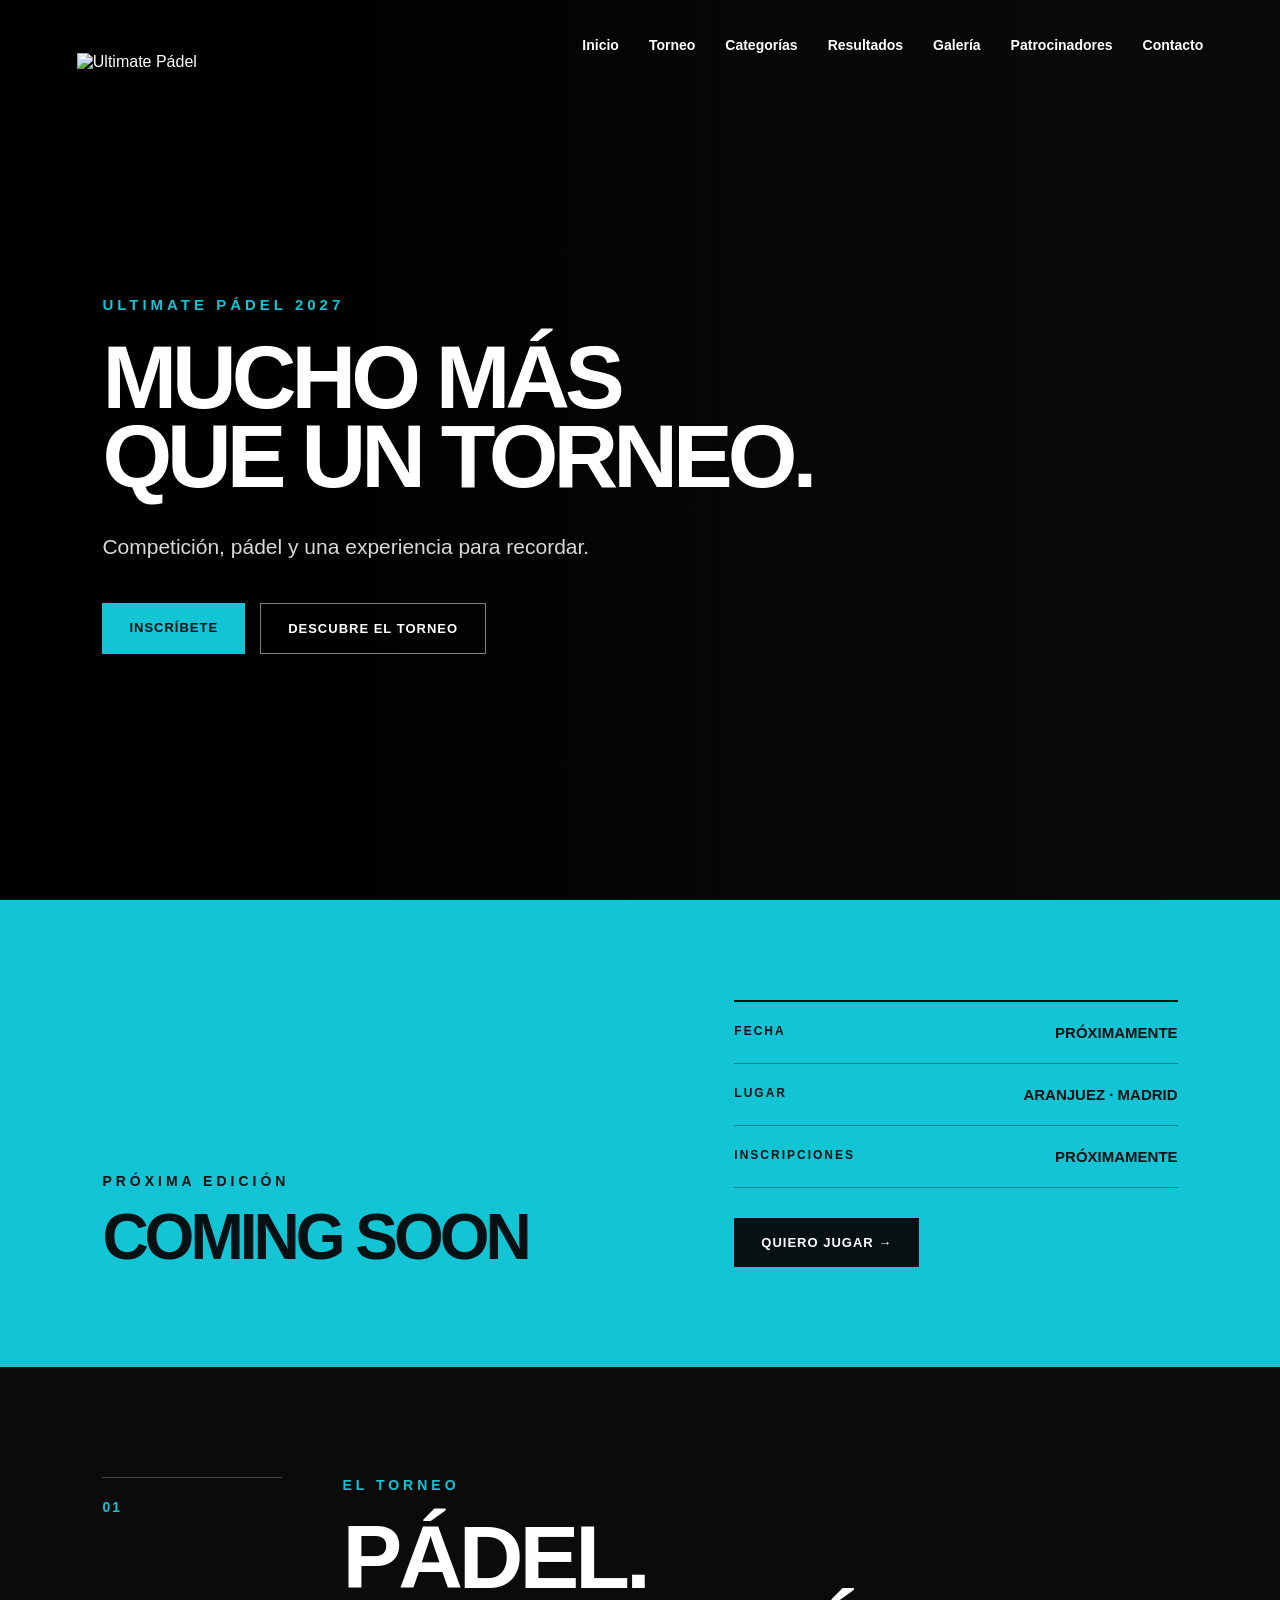
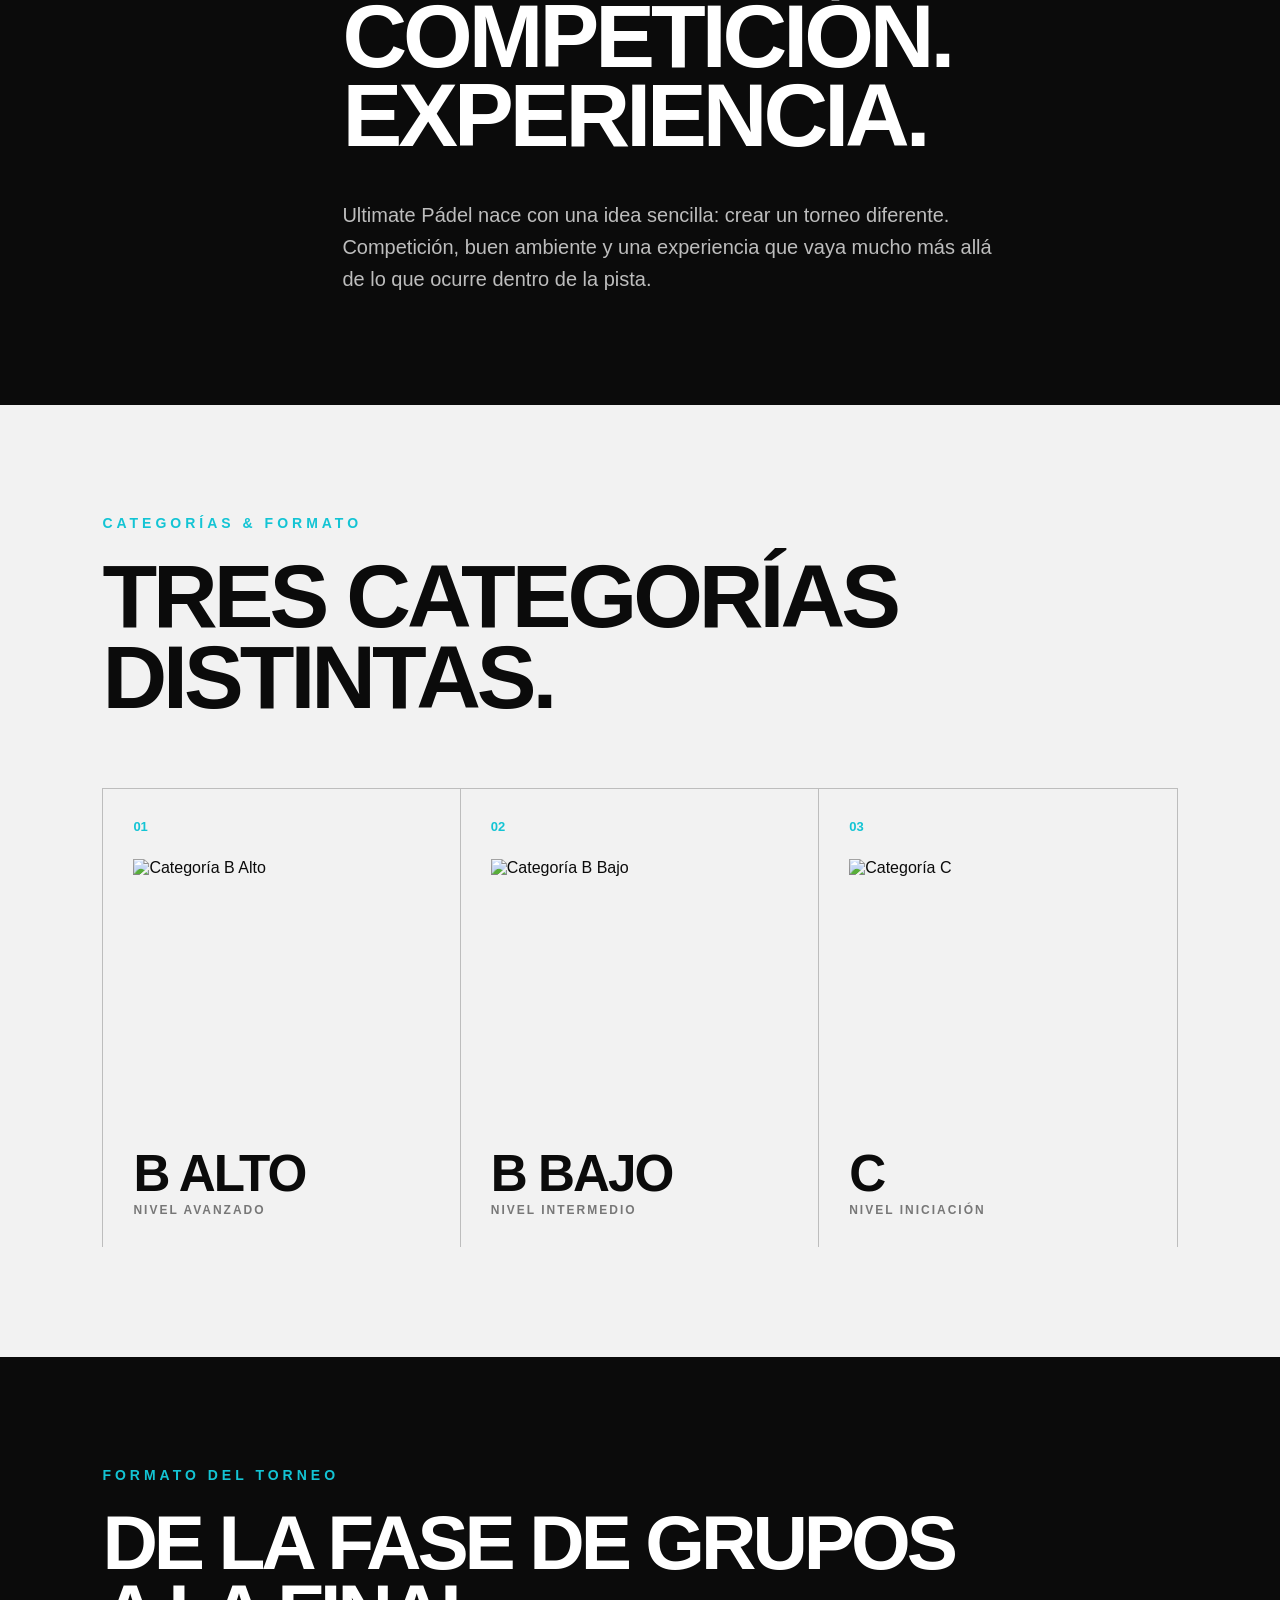
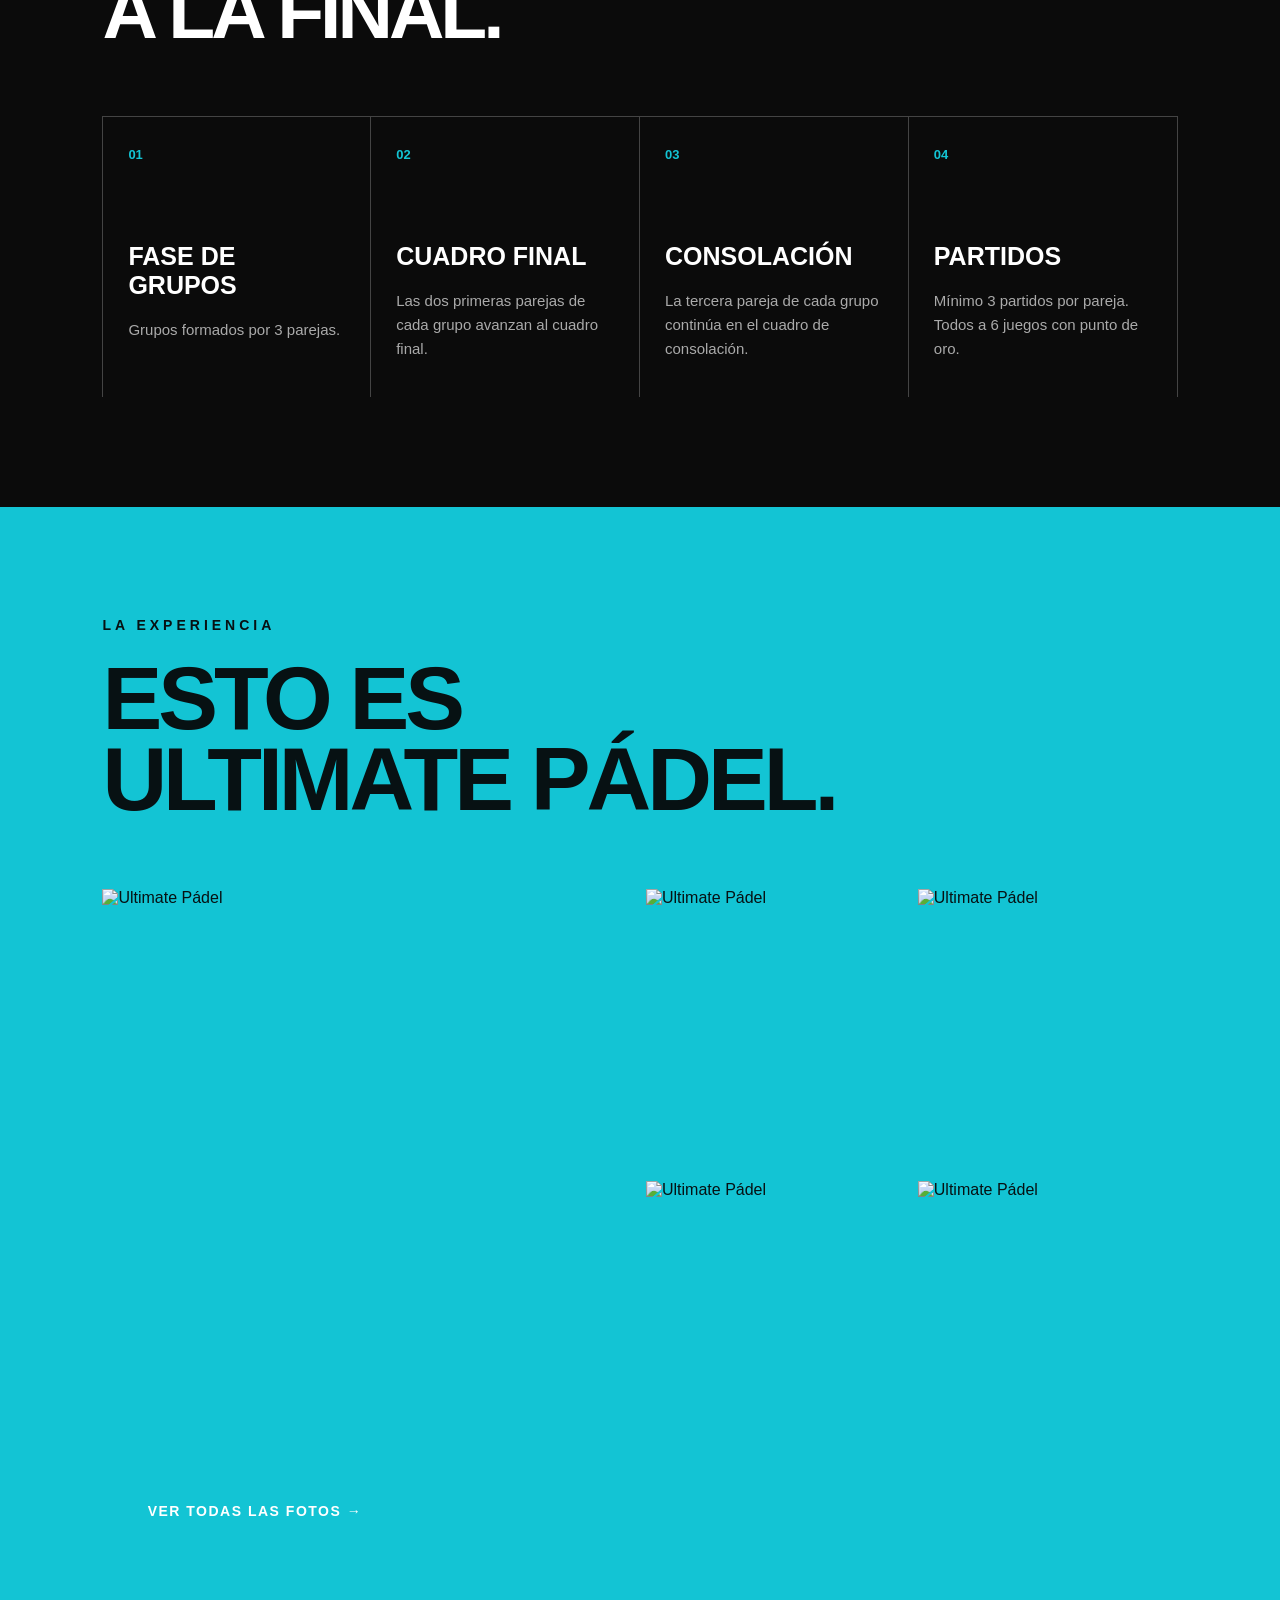
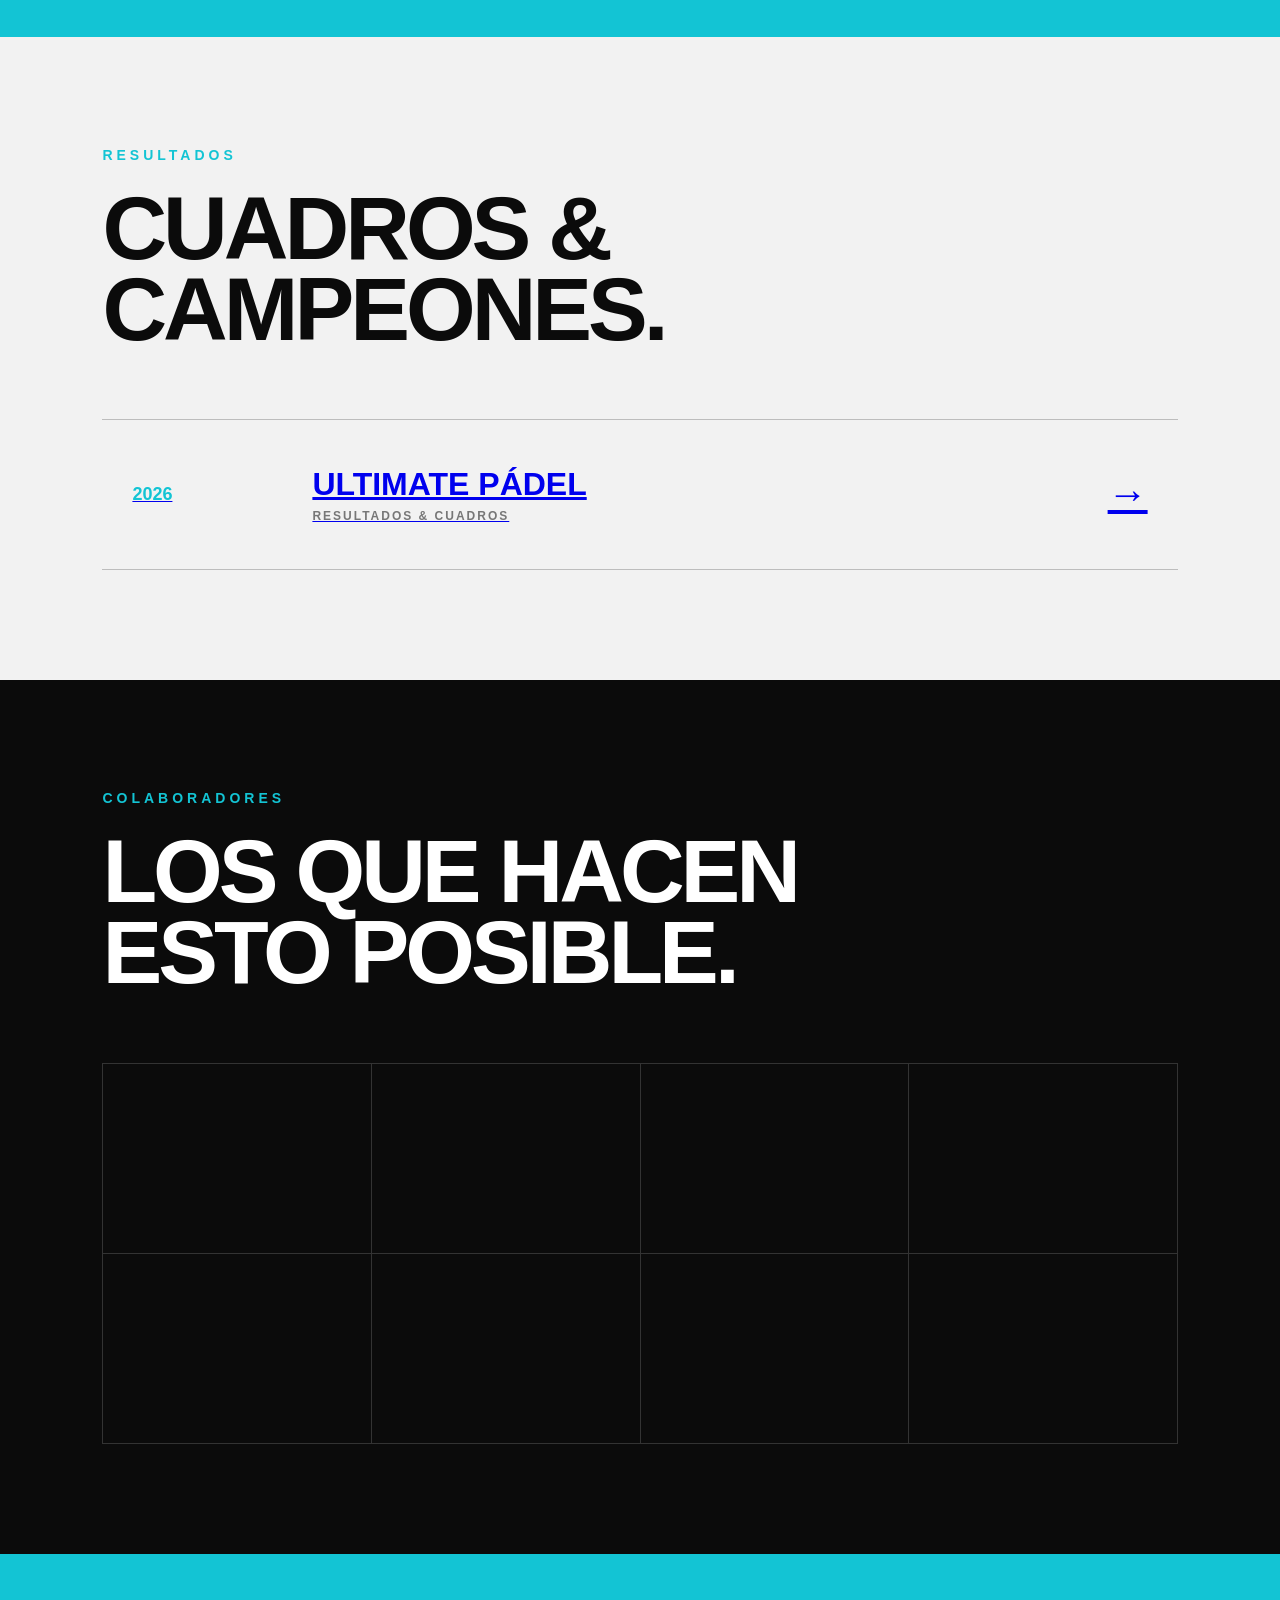
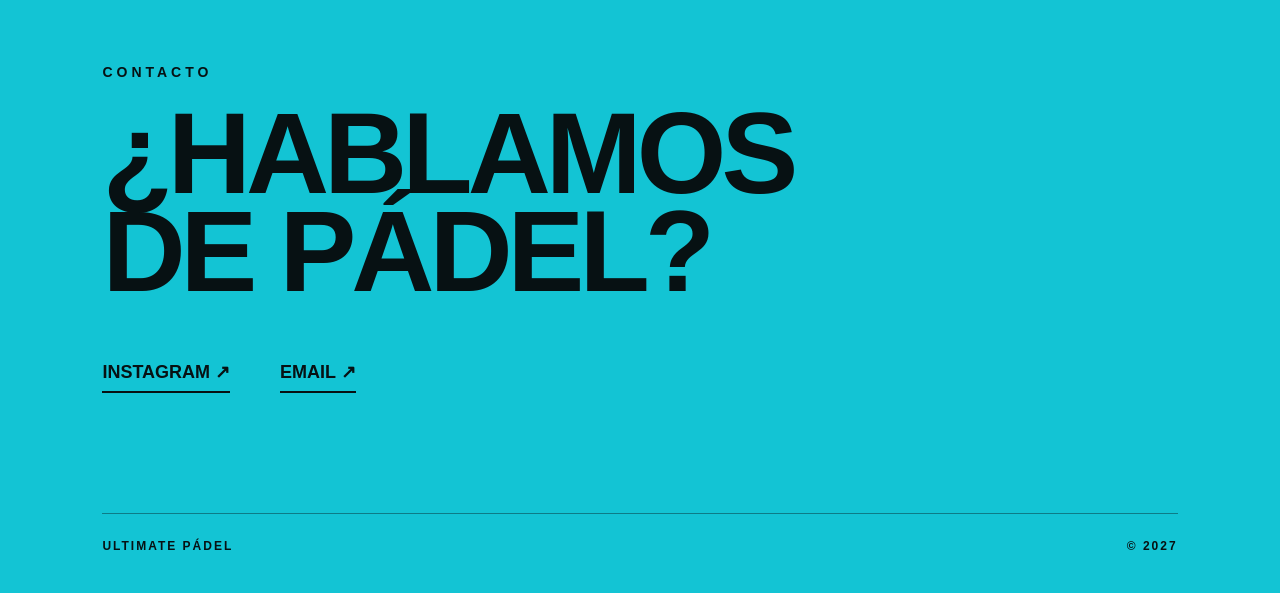
==== index.html @ c3786637 "Add files via upload" ====
<!DOCTYPE html>
<html lang="es">
<head>
	<meta charset="UTF-8">
	<meta name="viewport" content="width=device-width, initial-scale=1.0">
	<title>Ultimate Pádel</title>
    <link rel="stylesheet" href="style.css">
</head>


	<body>

    <header class="navbar">
        <div class="brand">
    <img src="images/logo.png" alt="Ultimate Pádel">
</div>

        <nav>
            <a href="#inicio">Inicio</a>
<a href="#torneo">Torneo</a>
<a href="#categorias">Categorías</a>
<a href="#resultados">Resultados</a>
<a href="#galeria">Galería</a>
<a href="#patrocinadores">Patrocinadores</a>
<a href="#contacto">Contacto</a>
        </nav>
    </header>

    <main class="hero">

        <div class="hero-content">
            <p class="edition">ULTIMATE PÁDEL 2027</p>

            <h1>MUCHO MÁS<br>QUE UN TORNEO.</h1>

            <p class="subtitle">
                Competición, pádel y una experiencia para recordar.
            </p>

            <div class="hero-buttons">
                <a href="#" class="button primary">INSCRÍBETE</a>
                <a href="#torneo" class="button secondary">DESCUBRE EL TORNEO</a>
            </div>
        </div>

    </main>
<section class="next-tournament">

    <div class="tournament-heading">
        <p class="section-label">PRÓXIMA EDICIÓN</p>
        <h2>COMING SOON<br></h2>
    </div>

    <div class="tournament-info">

        <div class="info-item">
            <span>FECHA</span>
            <strong>PRÓXIMAMENTE</strong>
        </div>

        <div class="info-item">
            <span>LUGAR</span>
            <strong>ARANJUEZ · MADRID</strong>
        </div>

        <div class="info-item">
            <span>INSCRIPCIONES</span>
            <strong>PRÓXIMAMENTE</strong>
        </div>

        <a href="#" class="button tournament-button">
            QUIERO JUGAR →
        </a>

    </div>

</section>
<section class="about" id="torneo">

    <div class="about-number">
        <span>01</span>
    </div>

    <div class="about-content">
        <p class="about-label">EL TORNEO</p>

        <h2>
            PÁDEL.<br>
            COMPETICIÓN.<br>
            EXPERIENCIA.
        </h2>

        <p class="about-text">
            Ultimate Pádel nace con una idea sencilla: crear un torneo
            diferente. Competición, buen ambiente y una experiencia que
            vaya mucho más allá de lo que ocurre dentro de la pista.
        </p>
    </div>

</section>
</body>
<section class="categories" id="categorias">

    <div class="categories-header">
        <p class="section-label">CATEGORÍAS & FORMATO</p>
        <h2>TRES CATEGORÍAS<br>DISTINTAS.</h2>
    </div>

  <div class="category-grid">

    <div class="category-card">
        <span>01</span>
        <div class="category-image">
            <img src="images/b-alto.jpg" alt="Categoría B Alto">
        </div>
        <h3>B ALTO</h3>
        <p>NIVEL AVANZADO</p>
    </div>

    <div class="category-card">
        <span>02</span>
        <div class="category-image">
            <img src="images/b-bajo.jpg" alt="Categoría B Bajo">
        </div>
        <h3>B BAJO</h3>
        <p>NIVEL INTERMEDIO</p>
    </div>

    <div class="category-card">
        <span>03</span>
        <div class="category-image">
            <img src="images/c.jpg" alt="Categoría C">
        </div>
        <h3>C</h3>
        <p>NIVEL INICIACIÓN</p>
    </div>

</div>

</div>
</section>
<section class="format" id="formato">

    <div class="format-header">
        <p class="section-label">FORMATO DEL TORNEO</p>
        <h2>DE LA FASE DE GRUPOS<br>A LA FINAL.</h2>
    </div>

    <div class="format-steps">

        <div class="format-step">
            <span>01</span>
            <h3>FASE DE GRUPOS</h3>
            <p>Grupos formados por 3 parejas.</p>
        </div>

        <div class="format-step">
            <span>02</span>
            <h3>CUADRO FINAL</h3>
            <p>Las dos primeras parejas de cada grupo avanzan al cuadro final.</p>
        </div>

        <div class="format-step">
            <span>03</span>
            <h3>CONSOLACIÓN</h3>
            <p>La tercera pareja de cada grupo continúa en el cuadro de consolación.</p>
        </div>

        <div class="format-step">
            <span>04</span>
            <h3>PARTIDOS</h3>
            <p>Mínimo 3 partidos por pareja. Todos a 6 juegos con punto de oro.</p>
        </div>

    </div>

</section>
<section class="gallery" id="galeria">

    <div class="gallery-header">
        <p class="section-label">LA EXPERIENCIA</p>
        <h2>ESTO ES<br>ULTIMATE PÁDEL.</h2>
    </div>
<div class="gallery-grid">

    <div class="gallery-photo gallery-photo-main">
        <img src="images/galeria-1.jpg" alt="Ultimate Pádel">
    </div>

    <div class="gallery-photo">
        <img src="images/galeria-2.jpg" alt="Ultimate Pádel">
    </div>

    <div class="gallery-photo">
        <img src="images/galeria-3.jpg" alt="Ultimate Pádel">
    </div>

    <div class="gallery-photo">
        <img src="images/galeria-4.jpg" alt="Ultimate Pádel">
    </div>

    <div class="gallery-photo">
        <img src="images/galeria-5.jpg" alt="Ultimate Pádel">
    </div>
<div class="gallery-more">
    <a href="galeria.html">VER TODAS LAS FOTOS →</a>
</div>
</div>
</section>
<section class="results" id="resultados">

    <div class="results-header">
        <p class="section-label">RESULTADOS</p>
        <h2>CUADROS &<br>CAMPEONES.</h2>
    </div>
<div class="edition-list">

    <a href="resultados-2026.html" class="edition-card">
        <span class="edition-year">2026</span>

        <div class="edition-name">
            <h3>ULTIMATE PÁDEL</h3>
            <p>RESULTADOS & CUADROS</p>
        </div>

        <div class="edition-arrow">
            →
        </div>
    </a>

</div>
</section>
<section class="sponsors" id="patrocinadores">

    <div class="sponsors-header">
        <p class="section-label">COLABORADORES</p>
        <h2>LOS QUE HACEN<br>ESTO POSIBLE.</h2>
    </div>
<div class="sponsors-grid">

  <div class="sponsor-logo sponsor-alsacor">
    <a href="alsacor.html">
        <img src="images/ALSACOR.png" alt="Alsacor">
    </a>
    </div>

    <div class="sponsor-logo sponsor-fysol">
    <a href="fysol.html">
        <img src="images/FYSOL.png" alt="Fysol">
    </a>
    </div>

    <div class="sponsor-logo sponsor-marqueta">
    <a href="marqueta.html">
        <img src="images/MARQUETA.png" alt="Neumáticos Marqueta">
    </a>
</div>

    <div class="sponsor-logo sponsor-studio360">
    <a href="studio360.html">
        <img src="images/STUDIO360.png" alt="Studio 360">
    </a>
</div>
<div class="sponsor-logo sponsor-bdp">
    <a href="bdp.html">
        <img src="images/BDP.png" alt="BDP Burger">
    </a>
</div>

<div class="sponsor-logo sponsor-autosae">
    <a href="autosae.html">
        <img src="images/AUTOSAE.png" alt="Autosae">
    </a>
</div>

<div class="sponsor-logo">
    <a href="eleclerc.html">
        <img src="images/ELECLERC.png" alt="E.Leclerc Aranjuez">
    </a>
</div>

<div class="sponsor-logo">
    <a href="base.html">
        <img src="images/BASE.png" alt="BASE">
    </a>
</div>
</div>
</section>
<section class="contact" id="contacto">

    <div class="contact-content">

        <p class="section-label">CONTACTO</p>

        <h2>
            ¿HABLAMOS<br>
            DE PÁDEL?
        </h2>

        <div class="contact-links">
            <a href="https://www.instagram.com/ultimatepadel_aranjuez/" target="_blank">INSTAGRAM ↗</a>
            <a href="mailto:ultimate.padel1@gmail.com">EMAIL ↗</a>
        </div>

    </div>

    <div class="contact-footer">
        <span>ULTIMATE PÁDEL</span>
        <span>© 2027</span>
    </div>

</section>
</body>
</html>
---- style.css ----
* {
	margin: 0;
	padding: 0;
	box-sizing: border-box;
}

html {
	scroll-behavior: smooth;
}

body {
	font-family: Arial, Helvetica, sans-serif;
	background: #0b0b0b;
	color: white;
}

/* MENÚ */

.navbar {
	position: absolute;
	top: 0;
	left: 0;
	width: 100%;
	height: 90px;

	display: flex;
	align-items: center;
	justify-content: space-between;

	padding: 0 6%;

	z-index: 10;
}

.brand img {
    width: 260px;
    height: auto;
    display: block;
    transform: translateY(17px);
}

nav {
	display: flex;
	align-items: center;
	gap: 30px;
}

nav a {
	color: white;
	text-decoration: none;
	font-size: 14px;
	font-weight: 600;
	transition: 0.25s;
}

nav a:hover {
	color: #13c4d4;
}

/* PORTADA */

.hero {
	min-height: 100vh;

	display: flex;
	align-items: center;

	padding: 120px 8% 70px;

background:
    linear-gradient(
        90deg,
        rgba(0,0,0,0.96) 0%,
        rgba(0,0,0,0.85) 35%,
        rgba(0,0,0,0.35) 65%,
        rgba(0,0,0,0.10) 100%
    ),
    url("images/UP-027.jpg");

background-size: cover;
background-position: center 15%;
background-repeat: no-repeat;

}

.hero-content {
	max-width: 850px;
}

.edition {
	color: #13c4d4;
	font-size: 15px;
	font-weight: 800;
	letter-spacing: 4px;

	margin-bottom: 25px;
}

.hero h1 {
	font-size: clamp(60px, 7vw, 105px);
	line-height: 0.88;

	font-weight: 900;
	letter-spacing: -5px;

	margin-bottom: 35px;
}

.subtitle {
	font-size: 21px;
	line-height: 1.5;

	color: #d9d9d9;

	max-width: 570px;

	margin-bottom: 40px;
}

/* BOTONES */

.hero-buttons {
	display: flex;
	gap: 15px;
}

.button {
	display: inline-block;

	padding: 17px 27px;

	text-decoration: none;
	font-size: 13px;
	font-weight: 800;
	letter-spacing: 1px;

	transition: 0.25s;
}

.primary {
	background: #13c4d4;
	color: #071113;
}

.primary:hover {
	background: white;
}

.secondary {
	border: 1px solid rgba(255,255,255,0.5);
	color: white;
}

.secondary:hover {
	background: white;
	color: black;
}
/* PRÓXIMO TORNEO */

.next-tournament {
    background: #13c4d4;
    color: #071113;

    padding: 100px 8%;

    display: grid;
    grid-template-columns: 1.2fr 1fr;
    gap: 100px;
    align-items: end;
}

.section-label {
    font-size: 14px;
    font-weight: 800;
    letter-spacing: 4px;
    margin-bottom: 20px;
}

.tournament-heading h2 {
    font-size: clamp(50px, 5vw, 80px);
    line-height: 0.9;
    letter-spacing: -4px;
    font-weight: 900;
}

.tournament-info {
    border-top: 2px solid #071113;
}

.info-item {
    padding: 22px 0;
    border-bottom: 1px solid rgba(7, 17, 19, 0.35);

    display: flex;
    justify-content: space-between;
    gap: 30px;
}

.info-item span {
    font-size: 12px;
    font-weight: 800;
    letter-spacing: 2px;
}

.info-item strong {
    font-size: 15px;
    text-align: right;
}

.tournament-button {
    margin-top: 30px;
    background: #071113;
    color: white;
}

.tournament-button:hover {
    background: white;
    color: #071113;
}
/* EL TORNEO */

.about {
    background: #0b0b0b;
    color: white;

    padding: 110px 8%;

    display: grid;
    grid-template-columns: 180px 1fr;
    gap: 60px;
}

.about-number {
    border-top: 1px solid #444;
    padding-top: 20px;
}

.about-number span {
    color: #13c4d4;
    font-size: 14px;
    font-weight: 800;
    letter-spacing: 2px;
}

.about-content {
    max-width: 1050px;
}

.about-label {
    color: #13c4d4;
    font-size: 14px;
    font-weight: 800;
    letter-spacing: 4px;
    margin-bottom: 25px;
}

.about-content h2 {
    font-size: clamp(55px, 7vw, 105px);
    line-height: 0.88;
    letter-spacing: -4px;
    font-weight: 900;
    margin-bottom: 45px;
}

.about-text {
    max-width: 650px;
    font-size: 20px;
    line-height: 1.6;
    color: #bdbdbd;
}
/* CATEGORÍAS */

.categories {
    background: #f2f2f2;
    color: #0b0b0b;
    padding: 110px 8%;
}

.categories-header {
    max-width: 1100px;
}

.categories .section-label {
    color: #13c4d4;
    margin-bottom: 25px;
}

.categories-header h2 {
    font-size: clamp(55px, 7vw, 105px);
    line-height: 0.9;
    letter-spacing: -4px;
    font-weight: 900;
}
.category-grid {
    display: grid;
    grid-template-columns: repeat(3, 1fr);
    margin-top: 70px;
    border-top: 1px solid #bdbdbd;
}

.category-card {
    min-height: 280px;
    padding: 30px;

    display: flex;
    flex-direction: column;
    justify-content: space-between;

    border-right: 1px solid #bdbdbd;

    transition: 0.3s ease;
}

.category-card:first-child {
    border-left: 1px solid #bdbdbd;
}

.category-card > span {
    font-size: 13px;
    font-weight: 800;
    color: #13c4d4;
}

.category-card h3 {
    font-size: clamp(38px, 4vw, 65px);
    font-weight: 900;
    letter-spacing: -2px;
}

.category-card p {
    font-size: 12px;
    font-weight: 800;
    letter-spacing: 2px;
    color: #777;
}

.category-card:hover {
    background: #13c4d4;
    color: #071113;
    transform: translateY(-8px);
}

.category-card:hover > span,
.category-card:hover p {
    color: #071113;
}
.category-image {
    width: 100%;
    height: 260px;
    overflow: hidden;
    margin: 25px 0;
}

.category-image img {
    width: 100%;
    height: 100%;
    object-fit: cover;
    display: block;
    transition: transform 0.4s ease;
}

.category-card:hover .category-image img {
    transform: scale(1.05);
}
/* FORMATO DEL TORNEO */

.format {
    background: #0b0b0b;
    color: white;
    padding: 110px 8%;
}

.format-header {
    margin-bottom: 70px;
}

.format .section-label {
    color: #13c4d4;
    margin-bottom: 25px;
}

.format-header h2 {
    font-size: clamp(55px, 6vw, 95px);
    line-height: 0.9;
    letter-spacing: -4px;
    font-weight: 900;
}

.format-steps {
    display: grid;
    grid-template-columns: repeat(4, 1fr);
    border-top: 1px solid #444;
}

.format-step {
    min-height: 280px;
    padding: 30px 25px;
    border-right: 1px solid #444;
}

.format-step:first-child {
    border-left: 1px solid #444;
}

.format-step > span {
    display: block;
    color: #13c4d4;
    font-size: 13px;
    font-weight: 800;
    margin-bottom: 80px;
}

.format-step h3 {
    font-size: 25px;
    font-weight: 900;
    margin-bottom: 18px;
}

.format-step p {
    color: #aaa;
    font-size: 15px;
    line-height: 1.6;
    max-width: 250px;
}

.format-step {
    transition: 0.3s ease;
}

.format-step:hover {
    background: #13c4d4;
    color: #071113;
}

.format-step:hover > span,
.format-step:hover p {
    color: #071113;
}
/* GALERÍA */

.gallery {
    background: #13c4d4;
    color: #071113;
    padding: 110px 8%;
}

.gallery-header {
    max-width: 1100px;
    margin-bottom: 70px;
}

.gallery .section-label {
    color: #071113;
    margin-bottom: 25px;
}

.gallery-header h2 {
    font-size: clamp(55px, 7vw, 105px);
    line-height: 0.9;
    letter-spacing: -4px;
    font-weight: 900;
}
.gallery-grid {
    display: grid;
    grid-template-columns: repeat(4, 1fr);
    grid-template-rows: 280px 280px;
    gap: 12px;
}

.gallery-photo {
    overflow: hidden;
}

.gallery-photo-main {
    grid-column: span 2;
    grid-row: span 2;
}

.gallery-photo img {
    width: 100%;
    height: 100%;
    object-fit: cover;
    display: block;
    transition: transform 0.5s ease;
}

.gallery-photo:hover img {
    transform: scale(1.04);
}
.gallery-photo:nth-child(1) img {
    object-position: 60% 20%;
}
.gallery-more {
    display: flex;
    justify-content: flex-end;
    margin-top: 30px;
}

.gallery-more a {
    color: white;
    text-decoration: none;
    font-size: 14px;
    font-weight: 800;
    letter-spacing: 1.5px;
    border-bottom: 2px solid #13c4d4;
    padding-bottom: 6px;
    transition: 0.3s ease;
}

.gallery-more a:hover {
    color: #13c4d4;
}
/* RESULTADOS */

.results {
    background: #f2f2f2;
    color: #0b0b0b;
    padding: 110px 8%;
}

.results-header {
    max-width: 1100px;
}

.results .section-label {
    color: #13c4d4;
    margin-bottom: 25px;
}

.results-header h2 {
    font-size: clamp(55px, 7vw, 105px);
    line-height: 0.9;
    letter-spacing: -4px;
    font-weight: 900;
}
.edition-list {
    margin-top: 70px;
    border-top: 1px solid #bdbdbd;
}

.edition-card {
    min-height: 150px;
    padding: 30px;

    display: grid;
    grid-template-columns: 180px 1fr 80px;
    align-items: center;

    border-bottom: 1px solid #bdbdbd;
    transition: 0.3s ease;
    cursor: pointer;
}

.edition-year {
    color: #13c4d4;
    font-size: 18px;
    font-weight: 900;
}

.edition-name h3 {
    font-size: 32px;
    font-weight: 900;
    margin-bottom: 6px;
}

.edition-name p {
    font-size: 12px;
    font-weight: 800;
    letter-spacing: 2px;
    color: #777;
}

.edition-arrow {
    font-size: 40px;
    text-align: right;
    transition: 0.3s ease;
}

.edition-card:hover {
    background: #13c4d4;
}

.edition-card:hover .edition-year,
.edition-card:hover .edition-name p {
    color: #071113;
}

.edition-card:hover .edition-arrow {
    transform: translateX(8px);
}
/* PATROCINADORES */

.sponsors {
    background: #0b0b0b;
    color: white;
    padding: 110px 8%;
}

.sponsors-header {
    max-width: 1100px;
}

.sponsors .section-label {
    color: #13c4d4;
    margin-bottom: 25px;
}

.sponsors-header h2 {
    font-size: clamp(55px, 7vw, 105px);
    line-height: 0.9;
    letter-spacing: -4px;
    font-weight: 900;
}
/* CONTACTO */

.contact {
    background: #13c4d4;
    color: #071113;
    padding: 110px 8% 40px;
}

.contact-content {
    margin-bottom: 120px;
}

.contact .section-label {
    color: #071113;
    margin-bottom: 25px;
}

.contact-content h2 {
    font-size: clamp(65px, 9vw, 135px);
    line-height: 0.85;
    letter-spacing: -5px;
    font-weight: 900;
    margin-bottom: 60px;
}

.contact-links {
    display: flex;
    gap: 50px;
}

.contact-links a {
    color: #071113;
    text-decoration: none;
    font-size: 18px;
    font-weight: 900;
    padding-bottom: 8px;
    border-bottom: 2px solid #071113;
    transition: 0.3s ease;
}

.contact-links a:hover {
    color: white;
    border-color: white;
}

.contact-footer {
    padding-top: 25px;
    border-top: 1px solid rgba(7, 17, 19, 0.4);

    display: flex;
    justify-content: space-between;

    font-size: 12px;
    font-weight: 800;
    letter-spacing: 2px;
}
.sponsors-grid {
    display: grid;
    grid-template-columns: repeat(4, 1fr);
    margin-top: 70px;
    border-top: 1px solid #333;
    border-left: 1px solid #333;
}

.sponsor-logo {
    height: 190px;
overflow: hidden;
    display: flex;
    align-items: center;
    justify-content: center;

    padding: 35px;

    border-right: 1px solid #333;
    border-bottom: 1px solid #333;

    transition: 0.3s ease;
	cursor: pointer;
}

.sponsor-logo img {
    width: 100%;
    height: 600px;
    object-fit: contain;
    display: block;
}
.sponsor-logo a {
    width: 100%;
    display: flex;
    justify-content: center;
    align-items: center;
}
.sponsor-alsacor img,
.sponsor-fysol img,
.sponsor-marqueta img,
.sponsor-studio360 img {
    transform: scale(1.3);
}
.sponsor-bdp img {
    width: 75%;
}

.sponsor-autosae img {
    width: 65%;
}

.sponsor-logo:hover {
    background: #161616;
    transform: translateY(-5px);
	cursor: pointer;
}
/* PÁGINA PATROCINADOR */
.sponsor-page {
    min-height: 100vh;
    background: #0b0b0b;
    color: white;
    padding: 60px 8% 100px;
}

.sponsor-back {
    color: #13c4d4;
    text-decoration: none;
    font-size: 12px;
    font-weight: 800;
    letter-spacing: 2px;
}

.sponsor-page-header {
    margin-top: 70px;
    border-top: 1px solid #333;
    padding-top: 35px;
    position: relative;
    min-height: 580px;
}

.sponsor-page-header .section-label {
    color: #13c4d4;
}

.sponsor-page-logo {
    position: absolute;
    top: 20px;
    right: 0;
    width: 320px;
    height: 120px;
    display: flex;
    align-items: center;
    justify-content: center;
}

.sponsor-page-logo img {
    width: 100%;
    height: 600px;
    object-fit: contain;
}
.sponsor-info {
    border-top: 1px solid #333;
    margin-top: 30px;
    padding-top: 50px;

    display: grid;
    grid-template-columns: 1fr 1fr;
    gap: 100px;
}

.sponsor-info-title span {
    color: #13c4d4;
    font-size: 12px;
    font-weight: 800;
    letter-spacing: 3px;
}

.sponsor-info-title h1 {
    font-size: clamp(65px, 8vw, 125px);
    line-height: 0.9;
    letter-spacing: -5px;
    font-weight: 900;
    margin-top: 20px;
}

.sponsor-info-text {
    padding-top: 35px;
    max-width: 550px;
}

.sponsor-info-text p {
    color: #bdbdbd;
    font-size: 19px;
    line-height: 1.7;
    margin-bottom: 40px;
}

.sponsor-website {
    color: white;
    text-decoration: none;
    font-size: 14px;
    font-weight: 900;
    letter-spacing: 2px;
    padding-bottom: 8px;
    border-bottom: 2px solid #13c4d4;
    transition: 0.3s ease;
}

.sponsor-website:hover {
    color: #13c4d4;
}
.sponsor-page-intro {
    margin-top: 25px;
    max-width: 760px;
}

.sponsor-page-intro h1 {
    font-size: 52px;
    line-height: 1;
    font-weight: 900;
    letter-spacing: -2px;
    margin-bottom: 25px;
}

.sponsor-page-intro p {
    font-size: 19px;
    line-height: 1.6;
    color: #bdbdbd;
    margin-bottom: 35px;
}
/* RESULTADOS 2026 */

.results-page {
    min-height: 100vh;
    background: #0b0b0b;
    color: white;
    padding: 60px 8% 100px;
}

.results-page-header {
    margin-top: 70px;
    padding-top: 35px;
    border-top: 1px solid #333;
}

.results-page-header .section-label {
    color: #13c4d4;
}

.results-page-header h1 {
    font-size: clamp(70px, 8vw, 125px);
    line-height: .88;
    letter-spacing: -5px;
    font-weight: 900;
    margin: 25px 0 30px;
}

.results-page-description {
    max-width: 600px;
    color: #bdbdbd;
    font-size: 19px;
    line-height: 1.6;
}

.results-categories {
    display: flex;
    gap: 12px;
    margin-top: 55px;
}

.result-category {
    background: transparent;
    color: white;
    border: 1px solid #444;
    padding: 14px 28px;
    font-weight: 900;
    letter-spacing: 1px;
    cursor: pointer;
}

.result-category.active {
    background: #13c4d4;
    color: #071113;
    border-color: #13c4d4;
}
.results-view-tabs {
    display: flex;
    gap: 35px;
    margin-top: 45px;
    padding-bottom: 18px;
    border-bottom: 1px solid #333;
}

.results-view {
    background: none;
    border: none;
    color: #777;
    padding: 0 0 12px;
    font-size: 13px;
    font-weight: 900;
    letter-spacing: 1.5px;
    cursor: pointer;
}

.results-view.active {
    color: white;
    border-bottom: 3px solid #13c4d4;
}
.groups-section {
    margin-top: 70px;
}

.groups-heading span {
    color: #13c4d4;
    font-size: 12px;
    font-weight: 900;
    letter-spacing: 2px;
}

.groups-heading h2 {
    font-size: 42px;
    font-weight: 900;
    margin-top: 10px;
}

.groups-grid {
    width: 100%;
    display: grid;
    grid-template-columns: repeat(4, minmax(0, 1fr));
    gap: 18px;
    margin-top: 35px;
}

.group-card {
    border: 1px solid #333;
    background: #111;
}

.group-title {
    background: #13c4d4;
    color: #071113;
    padding: 14px 18px;
    font-size: 13px;
    font-weight: 900;
    letter-spacing: 1.5px;
}

.group-team {
    display: flex;
    align-items: center;
    gap: 15px;
    padding: 18px;
    border-bottom: 1px solid #292929;
    color: #777;
}

.group-team:last-child {
    border-bottom: none;
}

.group-team span {
    font-size: 12px;
    font-weight: 900;
    color: #666;
}

.group-team strong {
    font-size: 13px;
    line-height: 1.3;
}
.group-team strong {
    flex: 1;
}

.group-team b {
    font-size: 13px;
    font-weight: 900;
    text-align: right;
}

.group-title {
    display: flex;
    justify-content: space-between;
    align-items: center;
}
.group-team.qualified {
    color: white;
}

.group-team.qualified span {
    color: #13c4d4;
}
/* CUADRO PRINCIPAL */

.bracket-section {
    margin-top: 80px;
}

.bracket {
    display: grid;
    grid-template-columns: 1fr;
    gap: 35px;
    margin-top: 35px;
}

.bracket-round {
    display: flex;
    flex-direction: column;
}

.bracket-round h3 {
    color: #13c4d4;
    font-size: 12px;
    font-weight: 900;
    letter-spacing: 2px;
    margin-bottom: 25px;
}

.bracket-match {
    background: #111;
    border: 1px solid #333;
    margin-bottom: 22px;
}

.bracket-match div {
    padding: 14px 16px;
    font-size: 12px;
    font-weight: 800;
    border-bottom: 1px solid #292929;
}

.bracket-match div:last-child {
    border-bottom: none;
}

.bracket-match .winner {
    background: #13c4d4;
    color: #071113;
    border-left: none;
    font-weight: 900;
}

.champion-box {
    margin-top: 30px;
    background: #13c4d4;
    color: #071113;
    padding: 22px;
}

.champion-box span {
    display: block;
    font-size: 10px;
    font-weight: 900;
    letter-spacing: 2px;
    margin-bottom: 8px;
}

.champion-box strong {
    font-size: 17px;
    font-weight: 900;
}
.bracket-round:nth-child(2) .bracket-match:first-of-type {
    margin-top: 39px;
}

.bracket-round:nth-child(2) .bracket-match {
    margin-bottom: 100px;
}
.bracket-section {
    display: none;
}
.b-bajo-content {
    display: none;
}
.bracket-section-bajo {
    display: none;
    margin-top: 80px;
}
/* MÓVIL */

@media (max-width: 900px) {

	nav {
		display: none;
	}

	.navbar {
		height: 70px;
		padding: 0 25px;
	}

	.hero {
		padding: 110px 25px 60px;
	}

	.hero h1 {
		letter-spacing: -3px;
	}

	.subtitle {
		font-size: 18px;
	}

	.hero-buttons {
		flex-direction: column;
		align-items: flex-start;
	}
}
/* =========================
   GALERÍA COMPLETA
========================= */

.gallery-page {
    min-height: 100vh;
    background: #0b0b0b;
    color: white;
    padding: 60px 8% 100px;
}

.gallery-back {
    color: #13c4d4;
    text-decoration: none;
    font-size: 13px;
    font-weight: 800;
    letter-spacing: 1.5px;
}

.gallery-page-header {
    margin-top: 90px;
    padding-bottom: 50px;
    border-bottom: 1px solid #333;
}

.gallery-page-header p {
    font-size: 12px;
    font-weight: 800;
    letter-spacing: 3px;
    color: #13c4d4;
}

.gallery-page-header h1 {
    font-size: clamp(70px, 11vw, 160px);
    line-height: 0.85;
    margin: 20px 0 0;
    font-weight: 900;
}

.gallery-edition {
    margin-top: 60px;
}

.gallery-edition span {
    font-size: 12px;
    font-weight: 800;
    letter-spacing: 3px;
    color: #13c4d4;
}

.gallery-edition h2 {
    font-size: 55px;
    margin: 5px 0 0;
}
.gallery-full-grid {
    display: grid;
    grid-template-columns: repeat(3, 1fr);
    gap: 12px;
    margin-top: 40px;
}

.gallery-full-photo {
    height: 280px;
    overflow: hidden;
    cursor: pointer;
}

.gallery-full-photo img {
    width: 100%;
    height: 100%;
    object-fit: cover;
    display: block;
    transition: transform 0.4s ease;
}
.gallery-full-photo img[src*="UP-117.jpg"],
.gallery-full-photo img[src*="UP-118.jpg"] {
    object-position: center 15%;
}

.gallery-full-photo img[src*="UP-027.jpg"] {
    object-position: center 20%;
}

.gallery-full-photo:nth-child(4) img {
    object-position: center 20%;
}

.gallery-full-photo:hover img {
    transform: scale(1.04);
}
.lightbox {
    display: none;
    position: fixed;
    inset: 0;
    background: rgba(0, 0, 0, 0.95);
    z-index: 9999;
    align-items: center;
    justify-content: center;
    padding: 40px;
}

.lightbox img {
    max-width: 90vw;
    max-height: 88vh;
    object-fit: contain;
}

.lightbox-close {
    position: absolute;
    top: 25px;
    right: 35px;
    color: white;
    font-size: 45px;
    font-weight: 300;
    cursor: pointer;
    line-height: 1;
}

.lightbox-close:hover {
    color: #13c4d4;
}
.lightbox-prev,
.lightbox-next {
    position: absolute;
    top: 50%;
    transform: translateY(-50%);
    background: none;
    border: none;
    color: white;
    font-size: 70px;
    cursor: pointer;
    padding: 20px;
    z-index: 10000;
    transition: 0.3s ease;
}

.lightbox-prev {
    left: 25px;
}

.lightbox-next {
    right: 25px;
}

.lightbox-prev:hover,
.lightbox-next:hover {
    color: #13c4d4;
}
/* =========================
   VERSIÓN MÓVIL
========================= */

@media (max-width: 768px) {
nav {
    display: none;
}

header {
    padding: 18px 6%;
}

.logo img {
    max-width: 110px;
}
html,
body {
    width: 100%;
    overflow-x: hidden;
}

section {
    width: 100%;
    max-width: 100%;
}
.next-tournament {
    grid-template-columns: 1fr;
    gap: 45px;
    padding: 60px 6%;
    align-items: start;
}
.about {
    padding: 70px 6%;
    grid-template-columns: 1fr;
gap: 35px;
}
.about-content,
.about-text {
    max-width: 100%;
    width: 100%;
}
.about-content h2 {
    font-size: 38px;
    line-height: 0.9;
    letter-spacing: -2px;
}
.category-grid {
    grid-template-columns: 1fr;
}

.format-steps {
    grid-template-columns: 1fr;
}
.gallery-grid {
    grid-template-columns: 1fr 1fr;
    grid-template-rows: auto;
}
.gallery-photo:nth-child(5) img {
    object-position: 30% center;
}
.edition-card {
    grid-template-columns: 80px 1fr;
    gap: 20px;
    padding: 30px 20px;
}
.sponsors-grid {
    grid-template-columns: repeat(2, 1fr);
}

.sponsor-logo {
    height: 130px;
    padding: 20px;
}

.sponsor-logo img {
    height: 55px;
    width: 100%;
    object-fit: contain;
}
.sponsor-alsacor img,
.sponsor-fysol img,
.sponsor-marqueta img,
.sponsor-studio360 img,
.sponsor-bdp img,
.sponsor-autosae img,
.sponsor-logo img {
    width: 85%;
    height: 65px;
    transform: none;
}
.sponsor-alsacor img {
    transform: scale(4);
}
.sponsor-fysol img,
.sponsor-marqueta img,
.sponsor-studio360 img {
    transform: scale(4);
}
.sponsor-logo:nth-child(7) img,
.sponsor-logo:nth-child(8) img {
    transform: scale(3);
}
.contact h2 {
    font-size: 44px;
    line-height: 0.82;
    letter-spacing: -2px;
}
.groups-grid {
    grid-template-columns: 1fr;
    gap: 20px;
}
.results-hero h1 {
    font-size: 58px;
    letter-spacing: -3px;
}
.results-page-header h1 {
    font-size: 50px;
    letter-spacing: -3px;
}
.gallery-full-grid {
    grid-template-columns: repeat(2, 1fr);
}
.gallery-full-photo img {
    height: auto;
    aspect-ratio: auto;
    object-fit: contain;
}
.gallery-full-photo {
    height: auto;
    aspect-ratio: auto;
}

.sponsor-page-intro h1 {
    font-size: 46px;
    margin-bottom: 25px;
}
.sponsor-page-logo {
    display: none;
}
.hero {
    background:
        linear-gradient(
            90deg,
            rgba(0,0,0,0.96) 0%,
            rgba(0,0,0,0.85) 35%,
            rgba(0,0,0,0.35) 65%,
            rgba(0,0,0,0.10) 100%
        ),
        url("images/hero-movil.jpg");

    background-size: cover;
    background-position: 20% center;
    background-repeat: no-repeat;
}
.brand img {
    width: 200px;
    max-width: 200px;
}

.navbar {
    padding-left: 0px;
    padding-right: 0px;
}

.brand {
    margin-right: auto;
}
}
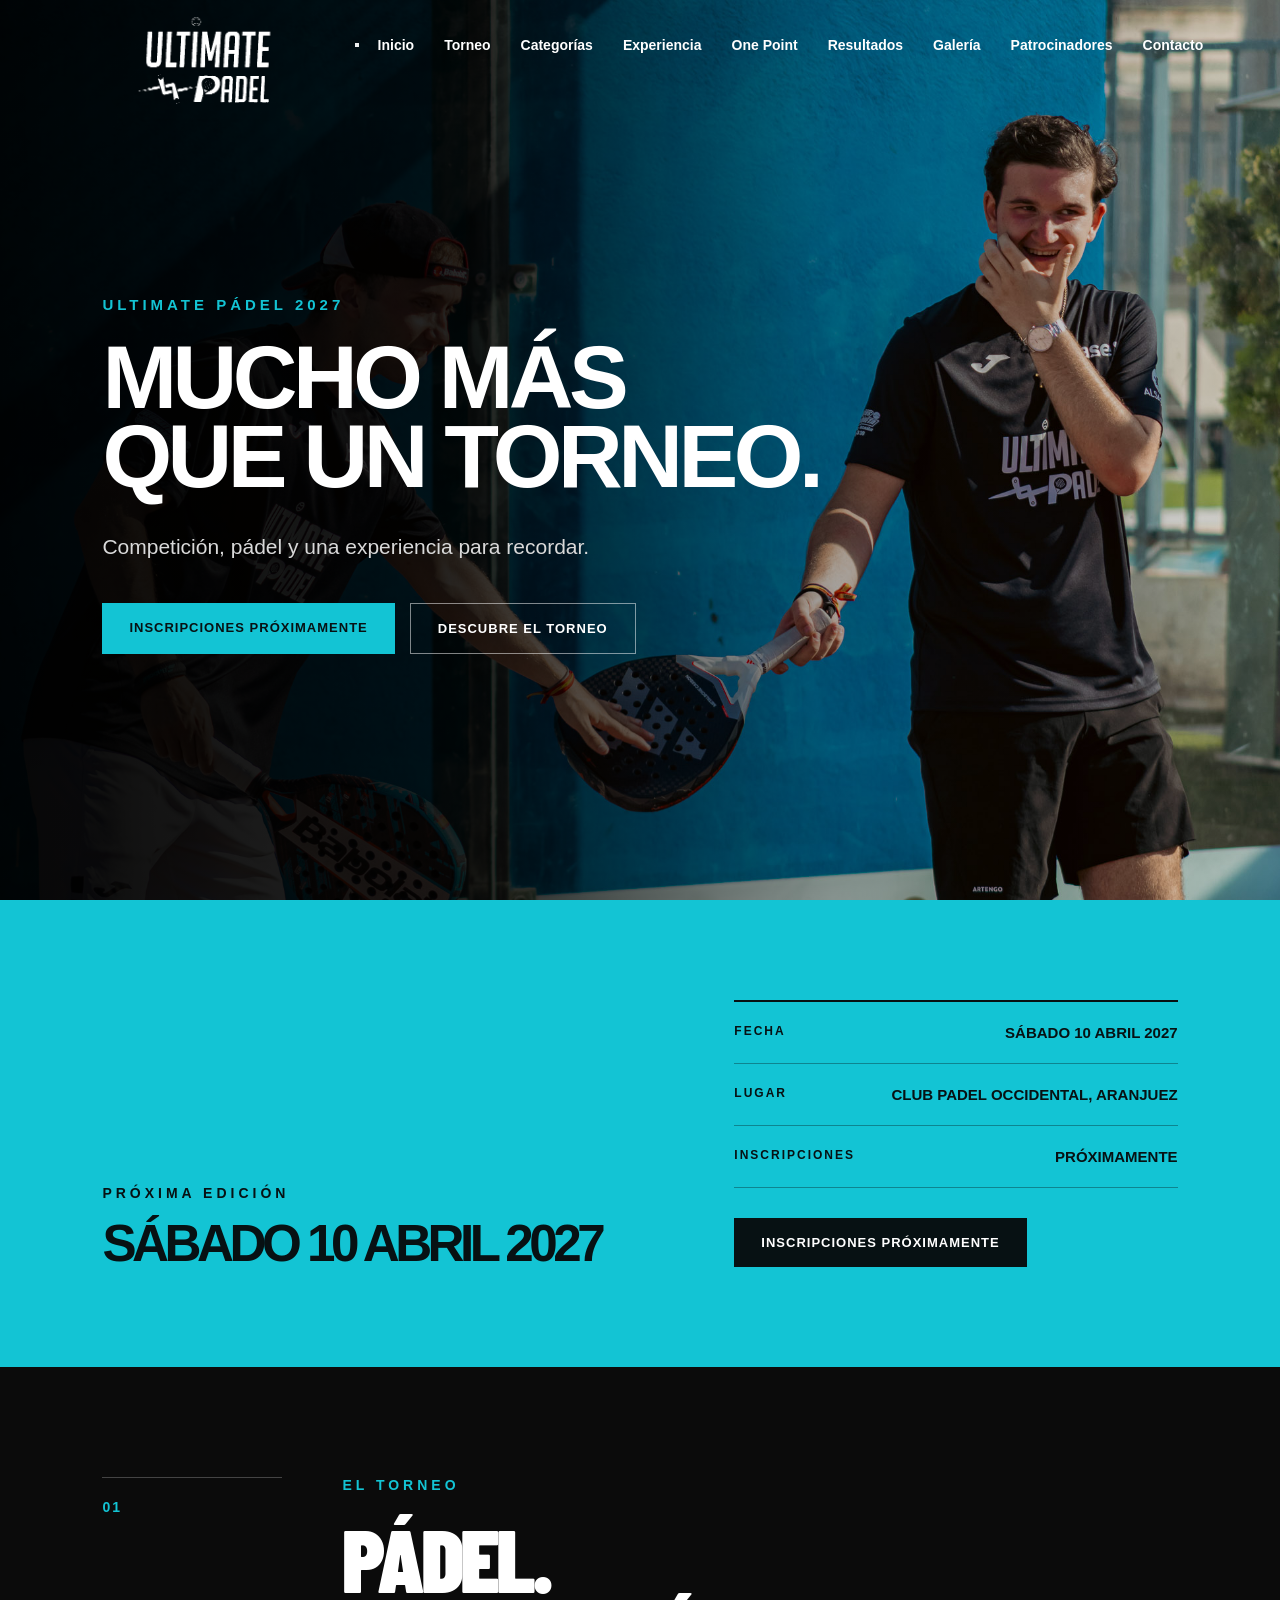
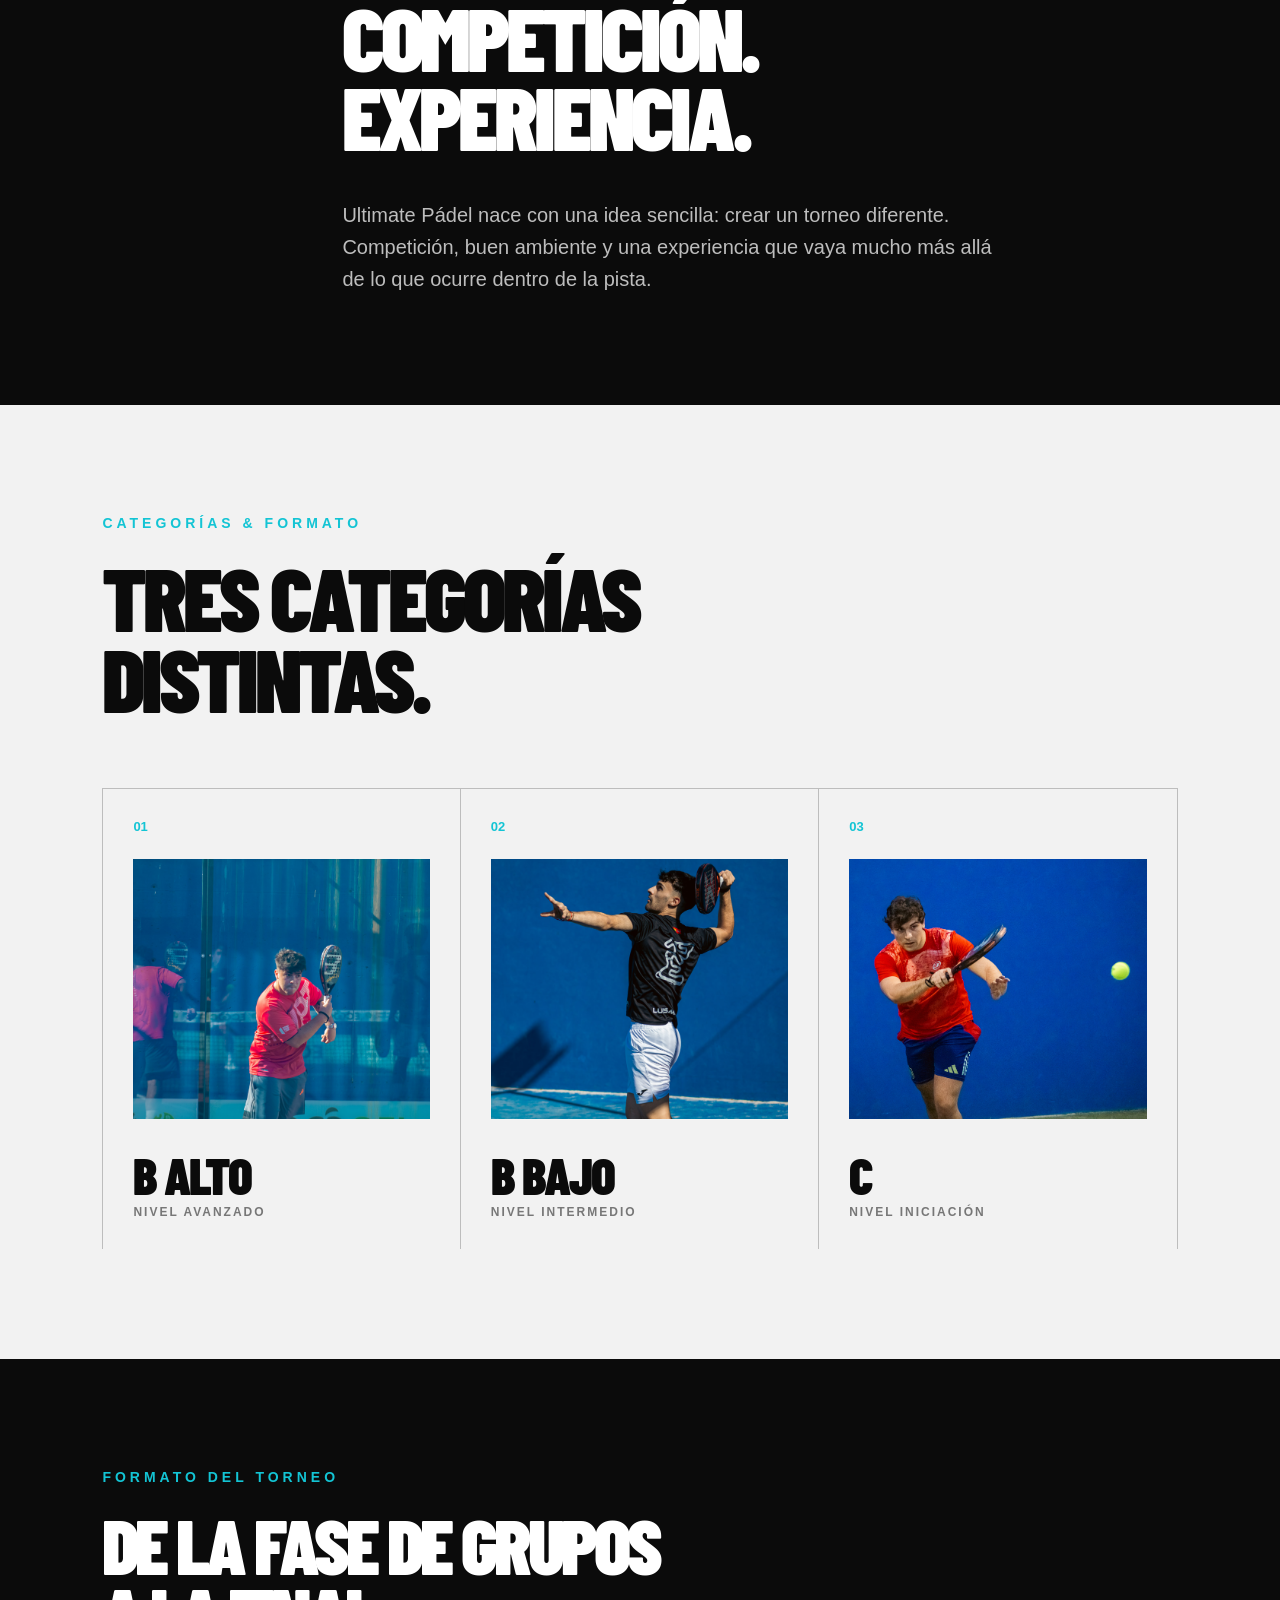
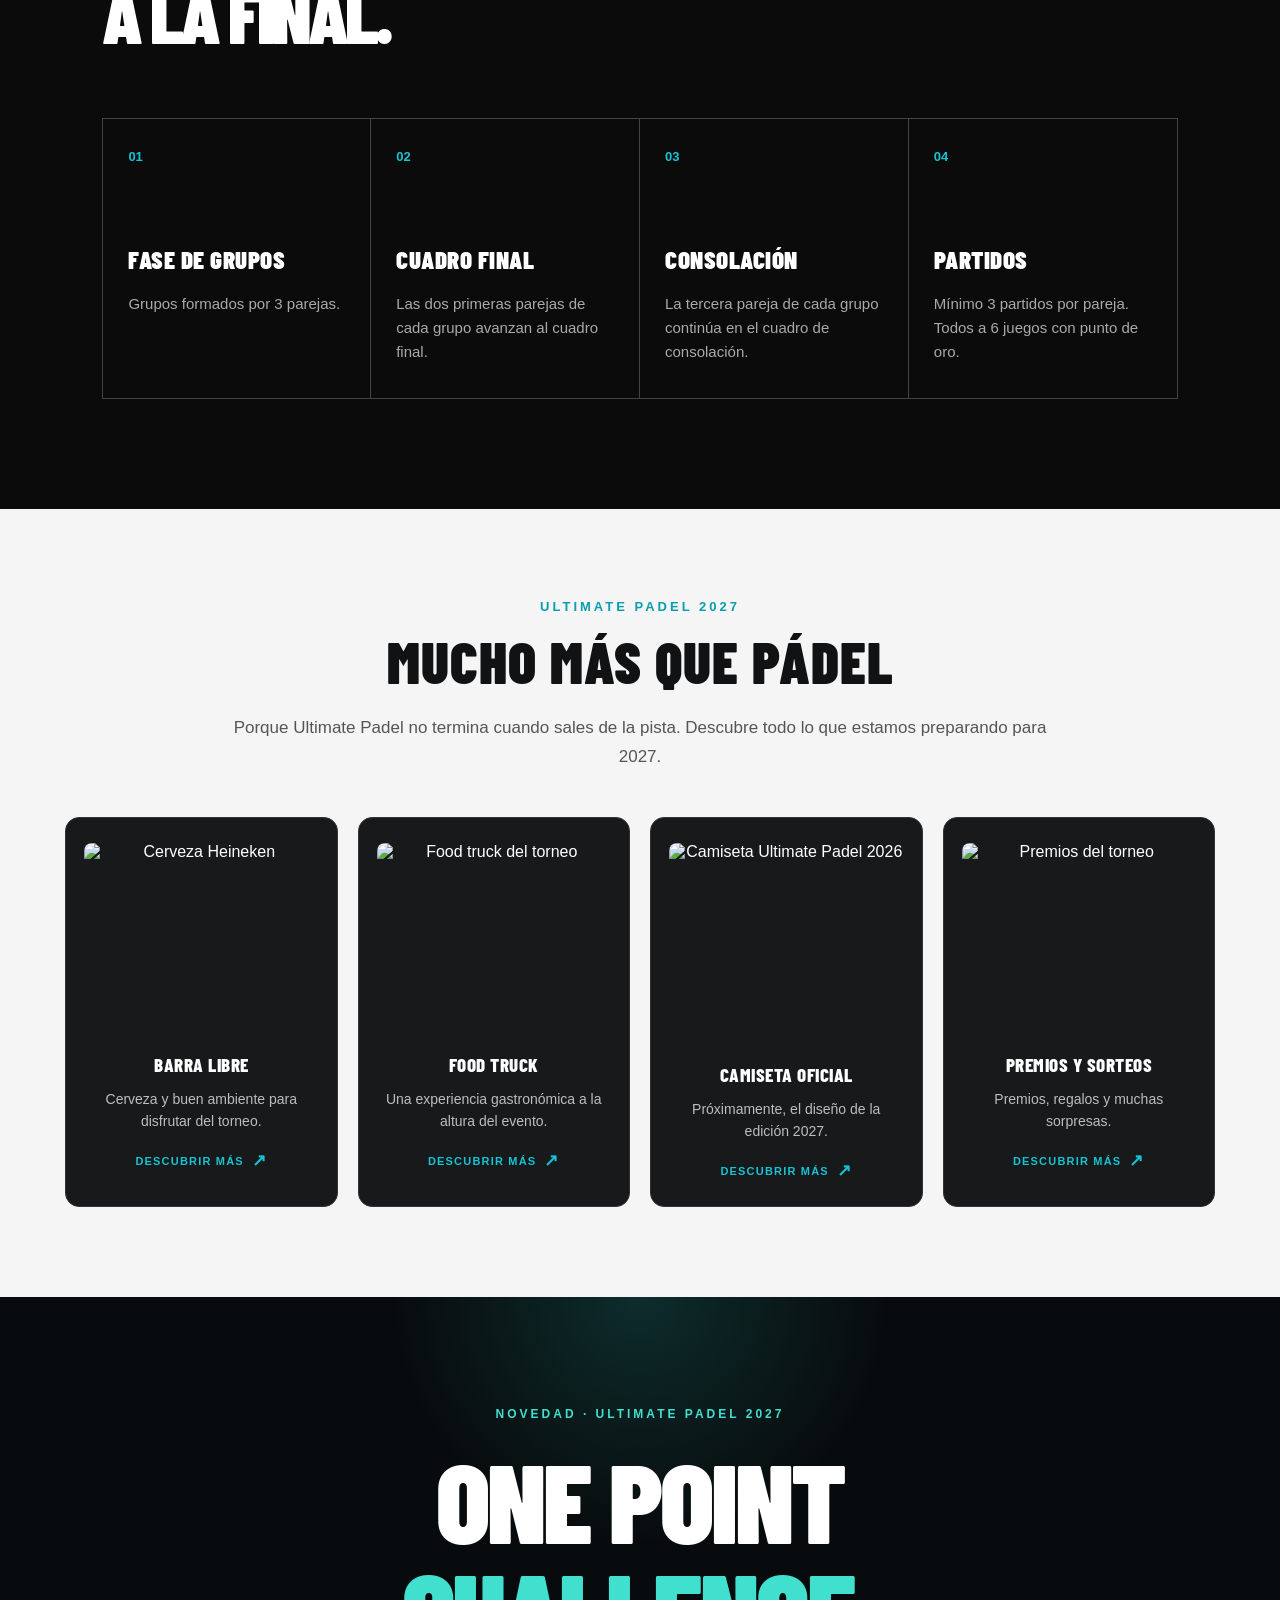
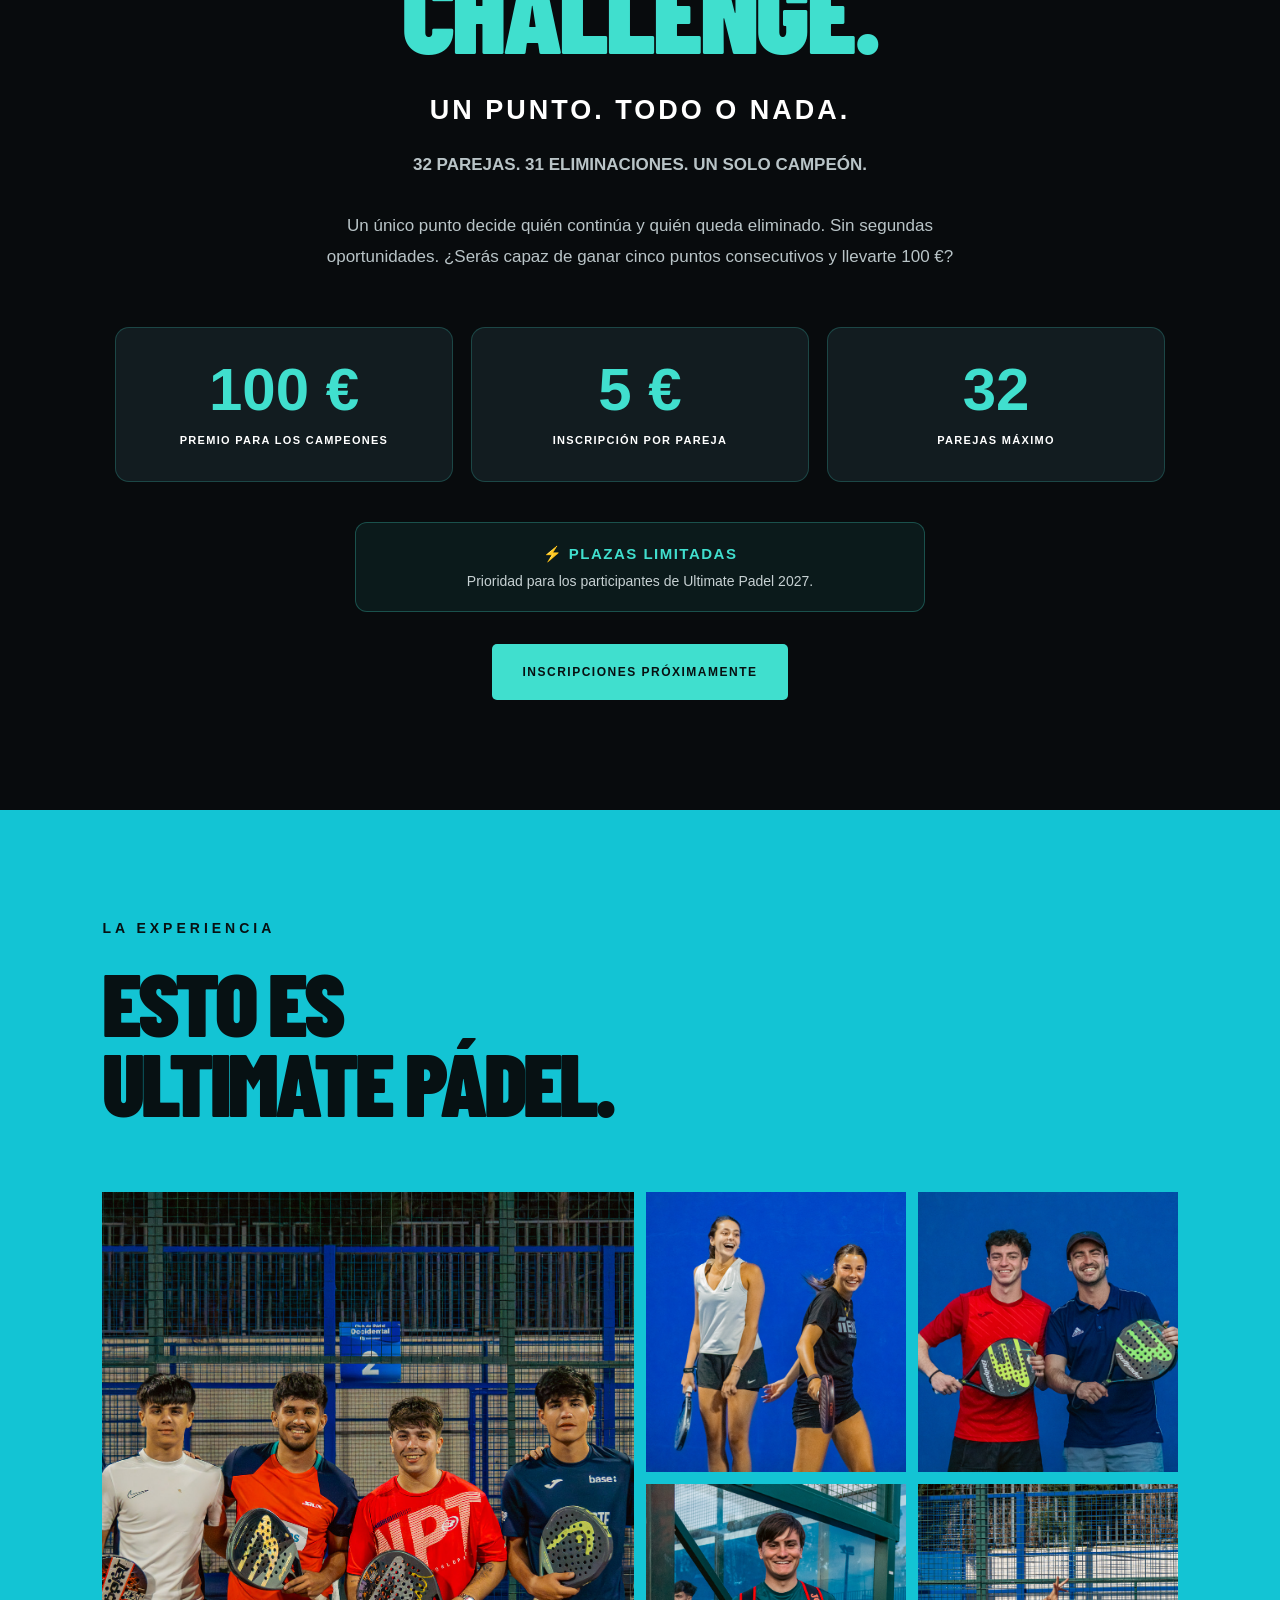
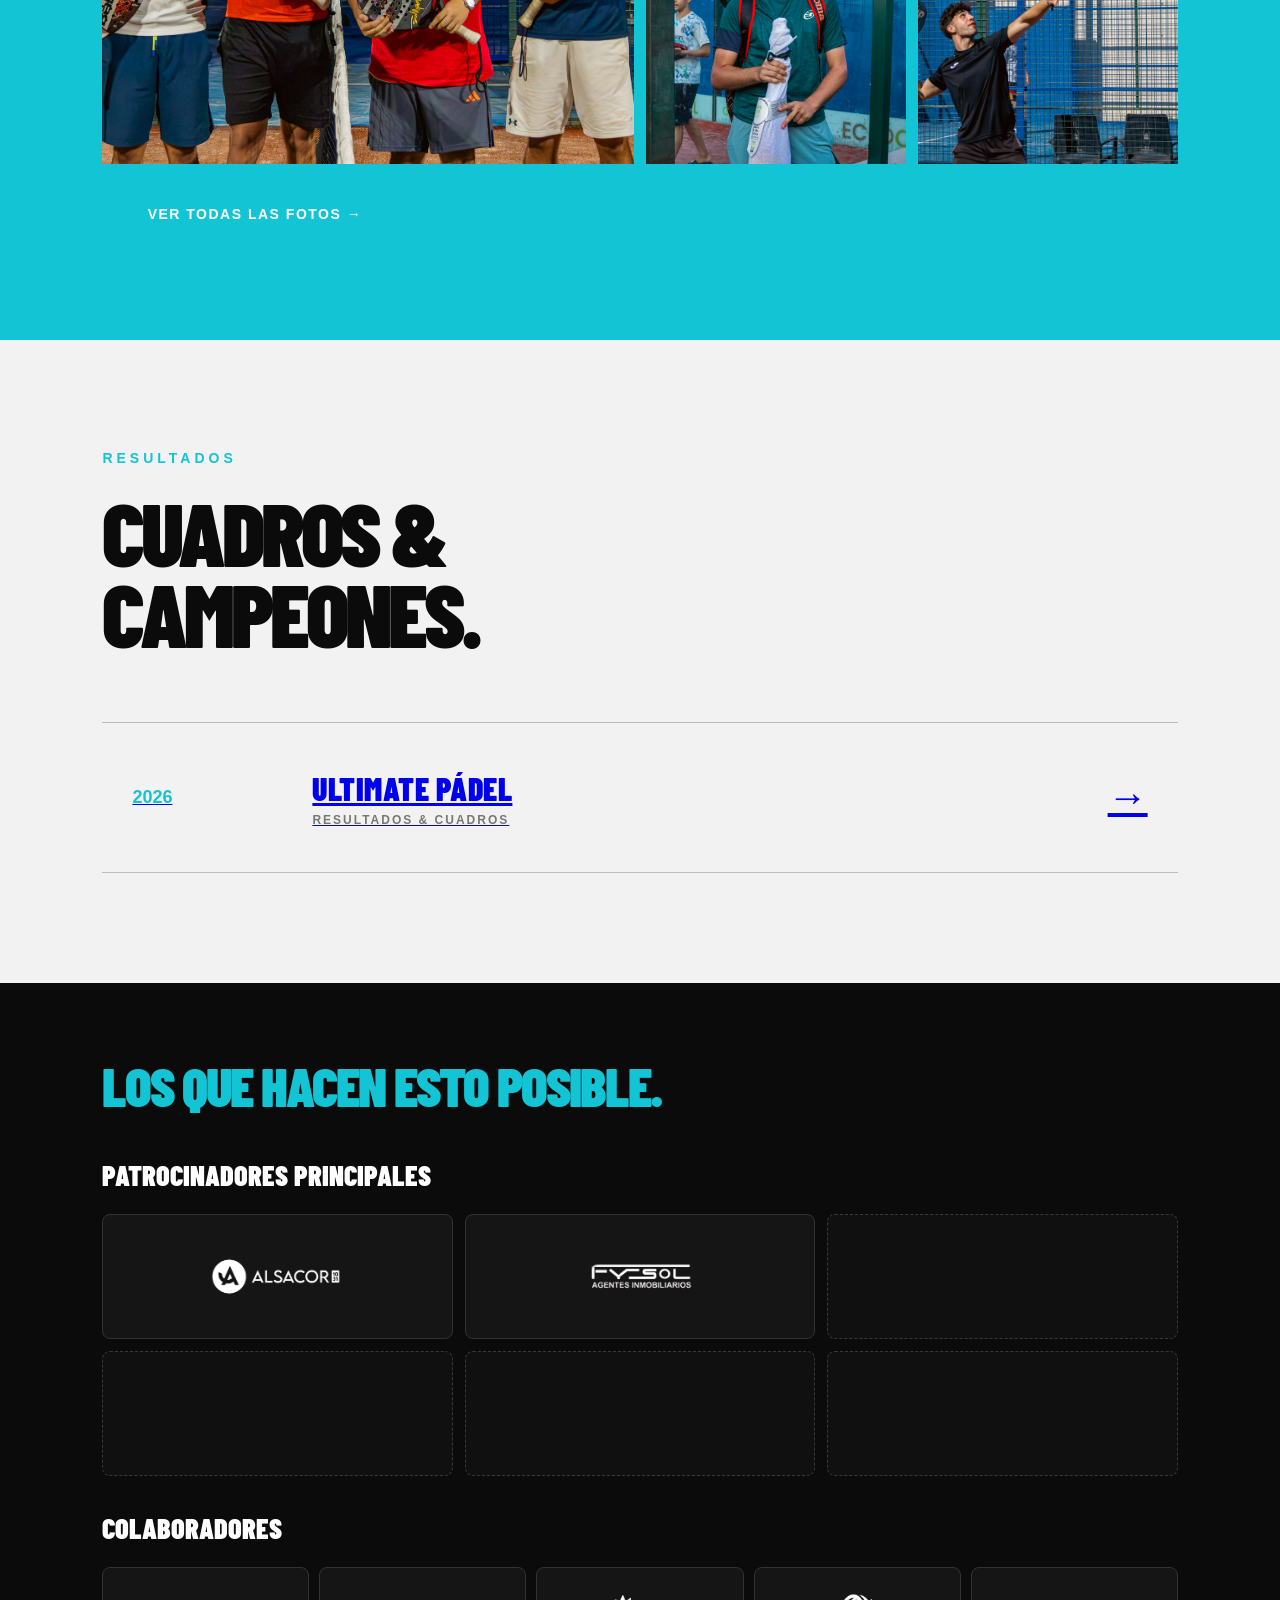
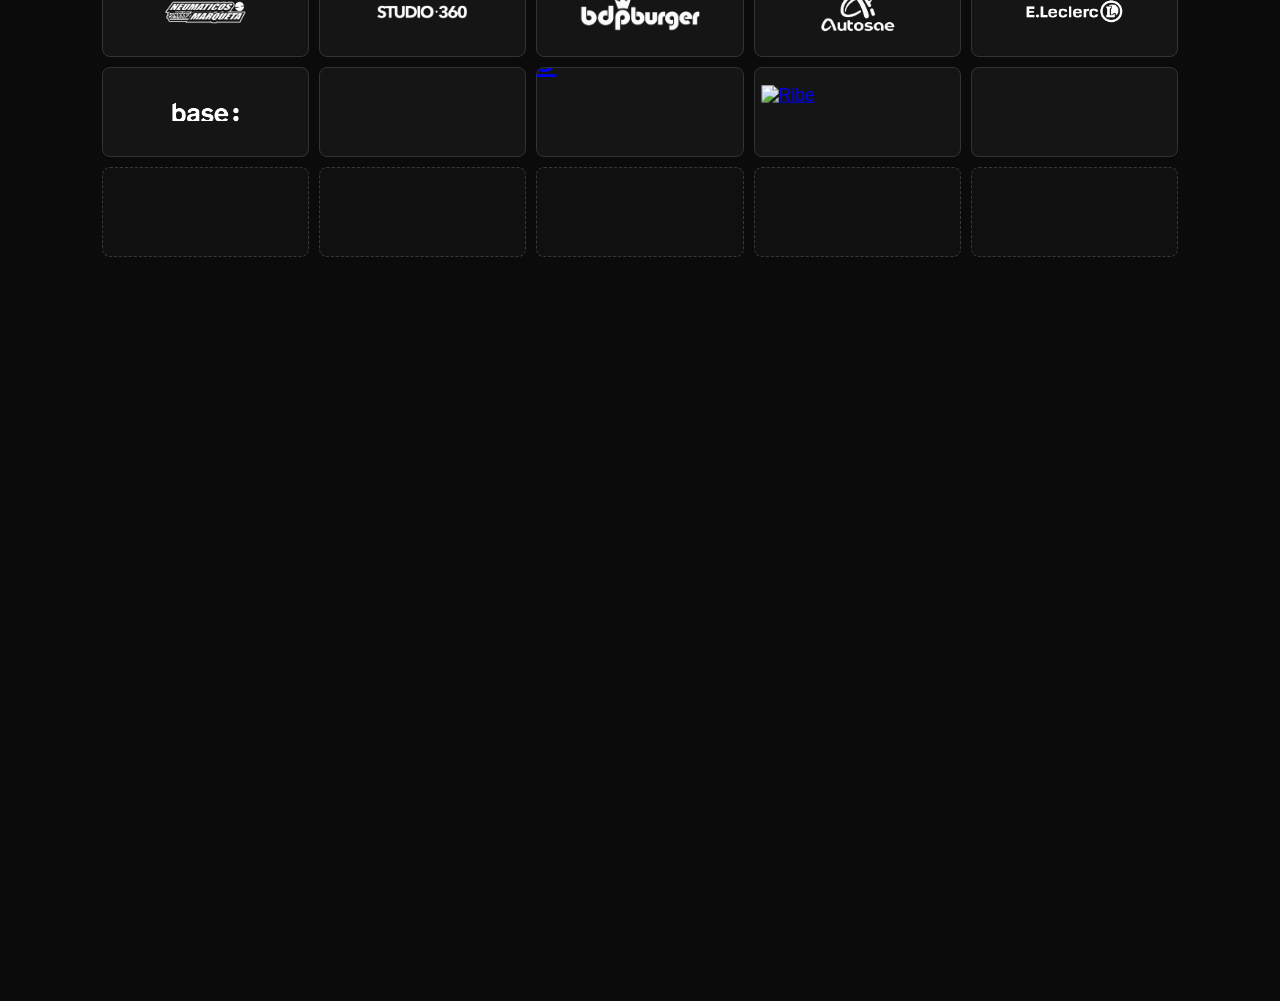
==== commit 7f13614e: "Add files via upload Actualización web Ultimate Padel 2027" ====
--- a/index.html
+++ b/index.html
@@ -1,5 +1,11 @@
 <!DOCTYPE html>
 <html lang="es">
+
+<!-- TIPOGRAFÍA DEPORTIVA -->
+<link rel="preconnect" href="https://fonts.googleapis.com">
+<link rel="preconnect" href="https://fonts.gstatic.com" crossorigin>
+<link href="https://fonts.googleapis.com/css2?family=Barlow+Condensed:wght@600;700;800;900&display=swap" rel="stylesheet">
+
 <head>
 	<meta charset="UTF-8">
 	<meta name="viewport" content="width=device-width, initial-scale=1.0">
@@ -14,19 +20,32 @@
         <div class="brand">
     <img src="images/logo.png" alt="Ultimate Pádel">
 </div>
-
-        <nav>
-            <a href="#inicio">Inicio</a>
-<a href="#torneo">Torneo</a>
-<a href="#categorias">Categorías</a>
-<a href="#resultados">Resultados</a>
-<a href="#galeria">Galería</a>
-<a href="#patrocinadores">Patrocinadores</a>
-<a href="#contacto">Contacto</a>
-        </nav>
+<button class="menu-toggle" type="button"
+        aria-label="Abrir menú"
+        aria-expanded="false"
+        aria-controls="menu-principal">
+    <span></span>
+    <span></span>
+    <span></span>
+</button>
+        
+<nav id="menu-principal">
+    <a href="#inicio">Inicio</a>
+    <a href="#torneo">Torneo</a>
+    <a href="#categorias">Categorías</a>
+    <a href="#experiencia">Experiencia</a>
+    <a href="#one-point-challenge">One Point</a>
+    <a href="#resultados">Resultados</a>
+    <a href="#galeria">Galería</a>
+    <a href="#patrocinadores">Patrocinadores</a>
+    <a href="#contacto">Contacto</a>
+</nav>
+
     </header>
 
-    <main class="hero">
+   
+<main class="hero" id="inicio">
+
 
         <div class="hero-content">
             <p class="edition">ULTIMATE PÁDEL 2027</p>
@@ -38,29 +57,33 @@
             </p>
 
             <div class="hero-buttons">
-                <a href="#" class="button primary">INSCRÍBETE</a>
+                
+<span class="button primary">INSCRIPCIONES PRÓXIMAMENTE</span>
                 <a href="#torneo" class="button secondary">DESCUBRE EL TORNEO</a>
             </div>
+        
+        </div>
         </div>
 
     </main>
+
 <section class="next-tournament">
 
     <div class="tournament-heading">
         <p class="section-label">PRÓXIMA EDICIÓN</p>
-        <h2>COMING SOON<br></h2>
+        <h2>SÁBADO 10 ABRIL 2027<br></h2>
     </div>
 
     <div class="tournament-info">
 
         <div class="info-item">
             <span>FECHA</span>
-            <strong>PRÓXIMAMENTE</strong>
+            <strong>SÁBADO 10 ABRIL 2027</strong>
         </div>
 
         <div class="info-item">
             <span>LUGAR</span>
-            <strong>ARANJUEZ · MADRID</strong>
+            <strong>CLUB PADEL OCCIDENTAL, ARANJUEZ</strong>
         </div>
 
         <div class="info-item">
@@ -68,9 +91,11 @@
             <strong>PRÓXIMAMENTE</strong>
         </div>
 
-        <a href="#" class="button tournament-button">
-            QUIERO JUGAR →
-        </a>
+        
+<span class="button tournament-button">
+    INSCRIPCIONES PRÓXIMAMENTE
+</span>
+
 
     </div>
 
@@ -98,7 +123,6 @@
     </div>
 
 </section>
-</body>
 <section class="categories" id="categorias">
 
     <div class="categories-header">
@@ -175,6 +199,330 @@
     </div>
 
 </section>
+
+<!-- MUCHO MÁS QUE PÁDEL -->
+<section class="experiencia" id="experiencia">
+
+  <div class="experiencia-intro">
+    <span class="experiencia-etiqueta">ULTIMATE PADEL 2027</span>
+    <h2>MUCHO MÁS QUE PÁDEL</h2>
+    <p>
+      Porque Ultimate Padel no termina cuando sales de la pista.
+      Descubre todo lo que estamos preparando para 2027.
+    </p>
+  </div>
+
+  <div class="experiencia-grid">
+
+    
+<article class="experiencia-card" data-modal="barra-libre" role="button" tabindex="0" aria-label="Más información sobre la barra libre">
+     <img src="images/barra-libre.png"
+     alt="Cerveza Heineken"
+     class="experiencia-foto">
+      <h3>BARRA LIBRE</h3>
+      <p>Cerveza y buen ambiente para disfrutar del torneo.</p>
+
+<span class="experiencia-ver-mas">
+    DESCUBRIR MÁS <span aria-hidden="true">↗</span>
+</span>
+
+    </article>
+
+    
+<article class="experiencia-card" data-modal="foodtruck" role="button" tabindex="0" aria-label="Más información sobre el food truck">
+
+      <img src="images/foodtruck.png"
+     alt="Food truck del torneo"
+     class="experiencia-foto">
+      <h3>FOOD TRUCK</h3>
+      <p>Una experiencia gastronómica a la altura del evento.</p>
+
+<span class="experiencia-ver-mas">
+    DESCUBRIR MÁS <span aria-hidden="true">↗</span>
+</span>
+
+    </article>
+
+    
+<article class="experiencia-card" data-modal="camiseta" role="button" tabindex="0" aria-label="Más información sobre la camiseta oficial">
+
+      <img src="images/camiseta-2026.png"
+           alt="Camiseta Ultimate Padel 2026"
+           class="experiencia-camiseta">
+      <h3>CAMISETA OFICIAL</h3>
+      <p>Próximamente, el diseño de la edición 2027.</p>
+
+<span class="experiencia-ver-mas">
+    DESCUBRIR MÁS <span aria-hidden="true">↗</span>
+</span>
+
+    </article>
+
+    
+<article class="experiencia-card" data-modal="premios" role="button" tabindex="0" aria-label="Más información sobre los premios y sorteos">
+
+      <img src="images/premios.png"
+     alt="Premios del torneo"
+     class="experiencia-foto">
+      <h3>PREMIOS Y SORTEOS</h3>
+      <p>Premios, regalos y muchas sorpresas.</p>
+
+<span class="experiencia-ver-mas">
+    DESCUBRIR MÁS <span aria-hidden="true">↗</span>
+</span>
+
+    </article>
+
+  </div>
+
+</section>
+
+<!-- VENTANA EMERGENTE: CAMISETA OFICIAL -->
+<div class="experiencia-modal" id="modal-camiseta"
+     role="dialog" aria-modal="true"
+     aria-labelledby="titulo-modal-camiseta"
+     hidden>
+
+    <div class="experiencia-modal-contenido">
+
+        <button class="experiencia-modal-cerrar"
+                type="button"
+                aria-label="Cerrar ventana">×</button>
+
+        <span class="experiencia-modal-etiqueta">
+            ULTIMATE PADEL 2027
+        </span>
+
+        <h2 id="titulo-modal-camiseta">CAMISETA OFICIAL</h2>
+
+        <img src="images/camiseta-2026.png"
+             alt="Camiseta Ultimate Padel 2026"
+             class="experiencia-modal-imagen">
+
+        <h3>UN RECUERDO DE CADA EDICIÓN</h3>
+
+        <p>
+            La camiseta oficial es mucho más que una prenda:
+            es un recuerdo de la experiencia Ultimate Padel.
+        </p>
+
+        <h3>EDICIÓN 2026</h3>
+
+        <p>
+            Descubre la camiseta de nuestra edición anterior,
+            con las marcas que colaboraron con el torneo.
+        </p>
+
+        <h3>EDICIÓN 2027</h3>
+
+        <p>
+            Estamos preparando el nuevo diseño de la camiseta
+            oficial. Próximamente descubrirás cómo será
+            y qué patrocinadores formarán parte de ella.
+        </p>
+
+    </div>
+</div>
+
+
+<!-- VENTANA EMERGENTE: PREMIOS Y SORTEOS -->
+<div class="experiencia-modal" id="modal-premios"
+     role="dialog" aria-modal="true"
+     aria-labelledby="titulo-modal-premios"
+     hidden>
+
+    <div class="experiencia-modal-contenido">
+
+        <button class="experiencia-modal-cerrar"
+                type="button"
+                aria-label="Cerrar ventana">×</button>
+
+        <span class="experiencia-modal-etiqueta">
+            ULTIMATE PADEL 2027
+        </span>
+
+        <h2 id="titulo-modal-premios">PREMIOS Y SORTEOS</h2>
+
+        <img src="images/premios.png"
+             alt="Premios y sorteos del torneo"
+             class="experiencia-modal-imagen">
+
+        <h3>PREMIOS DEL TORNEO</h3>
+
+        <p>
+            Estamos preparando premios para los mejores
+            jugadores de cada categoría.
+        </p>
+
+        <p>
+            Próximamente publicaremos el listado completo
+            de premios y sus patrocinadores.
+        </p>
+
+        <h3>SORTEOS PARA PARTICIPANTES</h3>
+
+        <p>
+            Además de competir, podrás participar en sorteos
+            de regalos y experiencias gracias a nuestros
+            colaboradores.
+        </p>
+
+        <p>
+            Iremos anunciando los premios y sorteos
+            a medida que se confirmen.
+        </p>
+
+    </div>
+</div>
+
+<!-- VENTANA EMERGENTE: FOOD TRUCK -->
+<div class="experiencia-modal" id="modal-foodtruck"
+     role="dialog" aria-modal="true"
+     aria-labelledby="titulo-modal-foodtruck"
+     hidden>
+
+    <div class="experiencia-modal-contenido">
+
+        <button class="experiencia-modal-cerrar"
+                type="button"
+                aria-label="Cerrar ventana">×</button>
+
+        <span class="experiencia-modal-etiqueta">
+            ULTIMATE PADEL 2027
+        </span>
+
+        <h2 id="titulo-modal-foodtruck">FOOD TRUCK</h2>
+
+        <img src="images/foodtruck.png"
+             alt="Hamburguesa"
+             class="experiencia-modal-imagen">
+
+        <p>
+            El pádel abre el apetito. Por eso estamos preparando
+            una propuesta gastronómica especial para
+            Ultimate Padel 2027.
+        </p>
+
+        <h3>UNA HAMBURGUESERÍA DE PRIMER NIVEL</h3>
+
+        <p>
+            Queremos que la comida también forme parte
+            de la experiencia del torneo.
+        </p>
+
+        <h3>PRÓXIMAMENTE</h3>
+
+        <p>
+            Anunciaremos la hamburguesería participante,
+            el menú, los precios y los horarios cuando
+            estén confirmados.
+        </p>
+
+    </div>
+</div>
+
+<!-- VENTANA EMERGENTE: BARRA LIBRE -->
+<div class="experiencia-modal" id="modal-barra-libre"
+     role="dialog" aria-modal="true"
+     aria-labelledby="titulo-modal-barra"
+     hidden>
+
+    <div class="experiencia-modal-contenido">
+
+        <button class="experiencia-modal-cerrar"
+                type="button"
+                aria-label="Cerrar ventana">×</button>
+
+        <span class="experiencia-modal-etiqueta">
+            ULTIMATE PADEL 2027
+        </span>
+
+        <h2 id="titulo-modal-barra">BARRA LIBRE</h2>
+
+        <img src="images/barra-libre.png"
+             alt="Cerveza Heineken"
+             class="experiencia-modal-imagen">
+
+        <p>
+            Disfruta de <strong>3 horas de barra libre de
+            cerveza Heineken</strong> durante Ultimate Padel 2027.
+        </p>
+
+        <h3>¿VIENES A ACOMPAÑAR?</h3>
+
+        <p>
+            Estamos preparando pulseras para que amigos y
+            acompañantes también puedan disfrutar de la
+            barra libre sin necesidad de participar en el torneo.
+        </p>
+
+        <p>
+            Próximamente anunciaremos el horario, el precio
+            de las pulseras y las condiciones de acceso.
+        </p>
+
+    </div>
+</div>
+
+<!-- ONE POINT CHALLENGE -->
+<section class="onepoint" id="one-point-challenge">
+
+  <div class="onepoint-contenido">
+
+    <span class="onepoint-etiqueta">
+      NOVEDAD · ULTIMATE PADEL 2027
+    </span>
+
+    <h2>ONE POINT<br><span>CHALLENGE.</span></h2>
+
+    <p class="onepoint-lema">
+      UN PUNTO. TODO O NADA.
+    </p>
+
+   
+<p class="onepoint-descripcion">
+  <strong>32 PAREJAS. 31 ELIMINACIONES. UN SOLO CAMPEÓN.</strong>
+  <br><br>
+  Un único punto decide quién continúa y quién queda eliminado.
+  Sin segundas oportunidades.
+  ¿Serás capaz de ganar cinco puntos consecutivos y llevarte 100 €?
+</p>
+
+
+    <div class="onepoint-datos">
+
+      <div class="onepoint-dato">
+        <strong>100 €</strong>
+        <span>PREMIO PARA LOS CAMPEONES</span>
+      </div>
+
+      <div class="onepoint-dato">
+        <strong>5 €</strong>
+        <span>INSCRIPCIÓN POR PAREJA</span>
+      </div>
+
+      <div class="onepoint-dato">
+        <strong>32</strong>
+        <span>PAREJAS MÁXIMO</span>
+      </div>
+
+    </div>
+
+    <div class="onepoint-aviso">
+      <span>⚡ PLAZAS LIMITADAS</span>
+      <p>
+        Prioridad para los participantes de Ultimate Padel 2027.
+      </p>
+    </div>
+
+    <div class="onepoint-boton">
+      <span>INSCRIPCIONES PRÓXIMAMENTE</span>
+    </div>
+
+  </div>
+
+</section>
+
 <section class="gallery" id="galeria">
 
     <div class="gallery-header">
@@ -232,60 +580,164 @@
 </section>
 <section class="sponsors" id="patrocinadores">
 
-    <div class="sponsors-header">
-        <p class="section-label">COLABORADORES</p>
-        <h2>LOS QUE HACEN<br>ESTO POSIBLE.</h2>
-    </div>
-<div class="sponsors-grid">
-
-  <div class="sponsor-logo sponsor-alsacor">
-    <a href="alsacor.html">
-        <img src="images/ALSACOR.png" alt="Alsacor">
-    </a>
+    
+<div class="sponsors-header">
+    <h2>LOS QUE HACEN ESTO POSIBLE.</h2>
+</div>
+
+
+<!-- PATROCINADORES PRINCIPALES -->
+<h3 class="sponsors-subtitle">PATROCINADORES PRINCIPALES</h3>
+
+<div class="sponsors-grid sponsors-grid-main">
+
+    <div class="sponsor-logo sponsor-alsacor">
+        <a href="alsacor.html">
+            <img src="images/ALSACOR.png" alt="Alsacor">
+        </a>
     </div>
 
     <div class="sponsor-logo sponsor-fysol">
-    <a href="fysol.html">
-        <img src="images/FYSOL.png" alt="Fysol">
-    </a>
-    </div>
+        <a href="fysol.html">
+            <img src="images/FYSOL.png" alt="Fysol">
+        </a>
+    </div>
+
+<!-- ESPACIOS PARA FUTUROS PATROCINADORES PRINCIPALES -->
+<div class="sponsor-logo sponsor-placeholder"></div>
+<div class="sponsor-logo sponsor-placeholder"></div>
+<div class="sponsor-logo sponsor-placeholder"></div>
+<div class="sponsor-logo sponsor-placeholder"></div>
+
+</div>
+
+<!-- COLABORADORES -->
+<h3 class="sponsors-subtitle">COLABORADORES</h3>
+
+<div class="sponsors-grid sponsors-grid-secondary">
 
     <div class="sponsor-logo sponsor-marqueta">
-    <a href="marqueta.html">
-        <img src="images/MARQUETA.png" alt="Neumáticos Marqueta">
-    </a>
-</div>
+        <a href="marqueta.html">
+            <img src="images/MARQUETA.png" alt="Neumáticos Marqueta">
+        </a>
+    </div>
 
     <div class="sponsor-logo sponsor-studio360">
-    <a href="studio360.html">
-        <img src="images/STUDIO360.png" alt="Studio 360">
-    </a>
-</div>
-<div class="sponsor-logo sponsor-bdp">
-    <a href="bdp.html">
-        <img src="images/BDP.png" alt="BDP Burger">
-    </a>
-</div>
-
-<div class="sponsor-logo sponsor-autosae">
-    <a href="autosae.html">
-        <img src="images/AUTOSAE.png" alt="Autosae">
-    </a>
-</div>
-
-<div class="sponsor-logo">
-    <a href="eleclerc.html">
-        <img src="images/ELECLERC.png" alt="E.Leclerc Aranjuez">
-    </a>
-</div>
-
-<div class="sponsor-logo">
-    <a href="base.html">
-        <img src="images/BASE.png" alt="BASE">
-    </a>
-</div>
-</div>
-</section>
+        <a href="studio360.html">
+            <img src="images/STUDIO360.png" alt="Studio 360">
+        </a>
+    </div>
+
+    <div class="sponsor-logo sponsor-bdp">
+        <a href="bdp.html">
+            <img src="images/BDP.png" alt="BDP Burger">
+        </a>
+    </div>
+
+    <div class="sponsor-logo sponsor-autosae">
+        <a href="autosae.html">
+            <img src="images/AUTOSAE.png" alt="Autosae">
+        </a>
+    </div>
+
+    <div class="sponsor-logo">
+        <a href="eleclerc.html">
+            <img src="images/ELECLERC.png" alt="E.Leclerc Aranjuez">
+        </a>
+    </div>
+
+    <div class="sponsor-logo">
+        <a href="base.html">
+            <img src="images/BASE.png" alt="BASE">
+        </a>
+    </div>
+
+    <div class="sponsor-logo sponsor-heineken">
+        <a href="heineken.html">
+            <img src="images/HEINEKEN.png" alt="Heineken">
+        </a>
+    </div>
+
+    <div class="sponsor-logo sponsor-piggo">
+        <a href="piggo.html">
+            <img src="images/PIGGO.png" alt="Piggo">
+        </a>
+    </div>
+
+    <div class="sponsor-logo sponsor-ribe">
+        <a href="ribe.html">
+            <img src="images/RIBE.png" alt="Ribe">
+        </a>
+    </div>
+
+    <div class="sponsor-logo sponsor-fruypis">
+        <a href="fruypis.html">
+            <img src="images/FRUYPIS.png" alt="Fruypis">
+        </a>
+    </div>
+
+<!-- ESPACIOS PARA FUTUROS COLABORADORES -->
+<div class="sponsor-logo sponsor-placeholder"></div>
+<div class="sponsor-logo sponsor-placeholder"></div>
+<div class="sponsor-logo sponsor-placeholder"></div>
+<div class="sponsor-logo sponsor-placeholder"></div>
+<div class="sponsor-logo sponsor-placeholder"></div>
+
+</div>
+</div>
+</section>
+
+
+<section class="registration" id="inscripcion" hidden>
+    <div class="registration-header">
+        <p class="section-label">INSCRIPCIONES</p>
+        <h2>APÚNTATE<br>A JUGAR.</h2>
+        <p>Completa los datos de la pareja y selecciona la categoría en la que queréis participar.</p>
+    </div>
+
+    <form id="registration-form">
+
+        <div class="form-player">
+            <h3>JUGADOR 1</h3>
+
+            <label for="jugador1">Nombre y apellidos</label>
+            <input type="text" id="jugador1" name="jugador1" required>
+
+            <label for="telefono1">Teléfono</label>
+            <input type="tel" id="telefono1" name="telefono1" required>
+        </div>
+
+        <div class="form-player">
+            <h3>JUGADOR 2</h3>
+
+            <label for="jugador2">Nombre y apellidos</label>
+            <input type="text" id="jugador2" name="jugador2" required>
+
+            <label for="telefono2">Teléfono</label>
+            <input type="tel" id="telefono2" name="telefono2" required>
+        </div>
+
+        <div class="form-field">
+            <label for="categoria">Categoría</label>
+            <select id="categoria" name="categoria" required>
+                <option value="">Selecciona una categoría</option>
+                <option value="B Alto">B Alto</option>
+                <option value="B Bajo">B Bajo</option>
+                <option value="C">C</option>
+            </select>
+        </div>
+
+        <div class="form-field">
+            <label for="observaciones">Observaciones (opcional)</label>
+            <textarea id="observaciones" name="observaciones" rows="4"></textarea>
+        </div>
+
+        <button type="submit" class="button primary">ENVIAR INSCRIPCIÓN</button>
+
+        <p id="form-message"></p>
+    </form>
+</section>
+
 <section class="contact" id="contacto">
 
     <div class="contact-content">
@@ -310,5 +762,197 @@
     </div>
 
 </section>
+<script>
+document.getElementById("registration-form").addEventListener("submit", function(event) {
+    event.preventDefault();
+
+    const datos = {
+        jugador1: document.getElementById("jugador1").value,
+        telefono1: document.getElementById("telefono1").value,
+        jugador2: document.getElementById("jugador2").value,
+        telefono2: document.getElementById("telefono2").value,
+        categoria: document.getElementById("categoria").value,
+        observaciones: document.getElementById("observaciones").value
+    };
+
+    document.getElementById("form-message").textContent = "ENVIANDO INSCRIPCION...";
+
+    fetch("https://script.google.com/macros/s/AKfycbzlm1j1yjYFw0UHawMoNKW-zVYDBARj3QdJl2kvMutyBNSKRDJ6tkrG0J9zZKLuk8OqVg/exec", {
+        method: "POST",
+        body: JSON.stringify(datos)
+    })
+    .then(function() {
+        document.getElementById("form-message").textContent = "INSCRIPCION RECIBIDA. NOS PONDREMOS EN CONTACTO PARA CONFIRMAR LA PLAZA.";
+        document.getElementById("registration-form").reset();
+    })
+    .catch(function() {
+        document.getElementById("form-message").textContent = "NO SE HA PODIDO ENVIAR LA INSCRIPCION.";
+    });
+});
+</script>
+
+<script>
+document.addEventListener("DOMContentLoaded", function () {
+    const botonMenu = document.querySelector(".menu-toggle");
+    const menu = document.getElementById("menu-principal");
+
+    if (!botonMenu || !menu) return;
+
+    function cerrarMenu() {
+        botonMenu.classList.remove("activo");
+        botonMenu.setAttribute("aria-expanded", "false");
+        botonMenu.setAttribute("aria-label", "Abrir menú");
+        menu.classList.remove("menu-abierto");
+    }
+
+    botonMenu.addEventListener("click", function () {
+        const abierto = menu.classList.toggle("menu-abierto");
+
+        botonMenu.classList.toggle("activo", abierto);
+        botonMenu.setAttribute("aria-expanded", String(abierto));
+        botonMenu.setAttribute(
+            "aria-label",
+            abierto ? "Cerrar menú" : "Abrir menú"
+        );
+    });
+
+    menu.querySelectorAll("a").forEach(function (enlace) {
+        enlace.addEventListener("click", cerrarMenu);
+    });
+
+    document.addEventListener("keydown", function (evento) {
+        if (evento.key === "Escape") cerrarMenu();
+    });
+});
+</script>
+
+<!-- ANIMACIONES AL HACER SCROLL -->
+<script>
+document.addEventListener("DOMContentLoaded", function () {
+
+    if (!window.matchMedia(
+        "(prefers-reduced-motion: no-preference)"
+    ).matches) return;
+
+    if (!("IntersectionObserver" in window)) return;
+
+    const elementos = document.querySelectorAll(
+        ".about, .categories, .format, .experiencia-intro, " +
+        ".experiencia-card, .gallery-header, .gallery-photo, " +
+        ".results, .sponsors, .contact"
+    );
+
+    const observer = new IntersectionObserver((entradas) => {
+        entradas.forEach((entrada) => {
+            if (entrada.isIntersecting) {
+                entrada.target.classList.add("visible");
+                observer.unobserve(entrada.target);
+            }
+        });
+    }, {
+        threshold: 0.08,
+        rootMargin: "0px 0px -30px 0px"
+    });
+
+    elementos.forEach((elemento) => {
+        elemento.classList.add("reveal");
+        observer.observe(elemento);
+    });
+
+    document.body.classList.add("js-animations");
+
+});
+</script>
+
+
+<!-- INTERACTIVIDAD DE LAS TARJETAS -->
+<script>
+document.addEventListener("DOMContentLoaded", function () {
+
+    const tarjetas = document.querySelectorAll(
+        ".experiencia-card[data-modal]"
+    );
+
+    let ventanaActiva = null;
+    let elementoAnterior = null;
+
+    function cerrarVentana() {
+        if (!ventanaActiva) return;
+
+        ventanaActiva.hidden = true;
+        document.body.style.overflow = "";
+
+        ventanaActiva = null;
+
+        if (elementoAnterior) {
+            elementoAnterior.focus();
+        }
+    }
+
+    function abrirVentana(tarjeta) {
+        const nombre = tarjeta.dataset.modal;
+        const ventana = document.getElementById("modal-" + nombre);
+
+        if (!ventana) return;
+
+        elementoAnterior = document.activeElement;
+        ventanaActiva = ventana;
+        ventana.hidden = false;
+
+        document.body.style.overflow = "hidden";
+
+        const botonCerrar = ventana.querySelector(
+            ".experiencia-modal-cerrar"
+        );
+
+        if (botonCerrar) botonCerrar.focus();
+    }
+
+    tarjetas.forEach(function (tarjeta) {
+
+        tarjeta.addEventListener("click", function () {
+            abrirVentana(tarjeta);
+        });
+
+        tarjeta.addEventListener("keydown", function (evento) {
+            if (evento.key === "Enter" || evento.key === " ") {
+                evento.preventDefault();
+                abrirVentana(tarjeta);
+            }
+        });
+
+    });
+
+    document.querySelectorAll(".experiencia-modal").forEach(
+        function (ventana) {
+
+            const botonCerrar = ventana.querySelector(
+                ".experiencia-modal-cerrar"
+            );
+
+            if (botonCerrar) {
+                botonCerrar.addEventListener("click", cerrarVentana);
+            }
+
+            ventana.addEventListener("click", function (evento) {
+                if (evento.target === ventana) {
+                    cerrarVentana();
+                }
+            });
+
+        }
+    );
+
+    document.addEventListener("keydown", function (evento) {
+        if (evento.key === "Escape" && ventanaActiva) {
+            cerrarVentana();
+        }
+    });
+
+});
+</script>
+
+
+
 </body>
 </html>
--- a/style.css
+++ b/style.css
@@ -482,6 +482,9 @@
     object-fit: cover;
     display: block;
     transition: transform 0.5s ease;
+}
+.gallery-photo:nth-child(4) img {
+    object-position: 30% center;
 }
 
 .gallery-photo:hover img {
@@ -1423,11 +1426,1603 @@
 }
 
 .navbar {
-    padding-left: 0px;
+    padding-left: -0px;
     padding-right: 0px;
 }
 
 .brand {
     margin-right: auto;
 }
-}+}
+.sponsor-ribe img {
+    transform: scale(0.72) translate(-10px, 15px);
+}
+/* INSCRIPCIONES */
+
+.registration {
+    padding: 100px 8%;
+    background: #13c4d4;
+    color: #0b0b0b;
+}
+
+.registration-header {
+    max-width: 800px;
+    margin-bottom: 55px;
+}
+
+.registration-header h2 {
+    font-size: 72px;
+    line-height: 0.85;
+    letter-spacing: -4px;
+    margin: 15px 0 25px;
+}
+
+.registration-header p {
+    max-width: 600px;
+    font-size: 18px;
+    line-height: 1.5;
+}
+
+#registration-form {
+    max-width: 900px;
+    display: grid;
+    grid-template-columns: 1fr 1fr;
+    gap: 35px;
+}
+
+.form-player,
+.form-field {
+    display: flex;
+    flex-direction: column;
+    gap: 10px;
+}
+
+.form-player h3 {
+    font-size: 24px;
+    margin-bottom: 10px;
+}
+
+.registration label {
+    font-weight: 700;
+    font-size: 14px;
+}
+
+.registration input,
+.registration select,
+.registration textarea {
+    width: 100%;
+    padding: 15px;
+    border: 2px solid #0b0b0b;
+    background: #fff;
+    color: #0b0b0b;
+    font: inherit;
+}
+
+.registration textarea {
+    resize: vertical;
+}
+
+.registration button {
+    border: none;
+    cursor: pointer;
+    width: fit-content;
+}
+
+#form-message {
+    grid-column: 1 / -1;
+    font-weight: 700;
+}
+
+@media (max-width: 768px) {
+    .registration {
+        padding: 70px 6%;
+    }
+
+    .registration-header h2 {
+        font-size: 48px;
+        letter-spacing: -2px;
+    }
+
+    #registration-form {
+        grid-template-columns: 1fr;
+        gap: 30px;
+    }
+  .sponsor-heineken img,
+.sponsor-fruypis img {
+    transform: scale(4);
+}
+
+.sponsor-piggo img {
+    transform: scale(2.5);
+}
+
+.sponsor-ribe img {
+    transform: scale(1.1) translate(-10px, 10px);
+}
+
+
+/* ===== MENÚ MÓVIL ULTIMATE PADEL ===== */
+
+.menu-toggle {
+    display: none;
+}
+
+@media (max-width: 768px) {
+
+    .navbar {
+        position: fixed;
+        top: 0;
+        left: 0;
+        width: 100%;
+        height: 76px;
+        z-index: 1000;
+        background: #0b0b0b;
+        display: flex;
+        align-items: center;
+        justify-content: space-between;
+        padding: 12px 22px;
+        box-sizing: border-box;
+    }
+
+    .navbar .brand img {
+        max-height: 52px;
+        width: auto;
+    }
+
+    .menu-toggle {
+        display: flex;
+        flex-direction: column;
+        justify-content: center;
+        gap: 6px;
+        width: 44px;
+        height: 44px;
+        background: transparent;
+        border: none;
+        cursor: pointer;
+        padding: 8px;
+        order: -1;
+    }
+
+    .menu-toggle span {
+        display: block;
+        width: 28px;
+        height: 3px;
+        background: #16c4d3;
+        border-radius: 2px;
+    }
+
+    #menu-principal {
+        position: fixed;
+        top: 76px;
+        left: 0;
+        width: min(85vw, 340px);
+        height: calc(100dvh - 76px);
+        background: #101214;
+        display: flex;
+        flex-direction: column;
+        align-items: stretch;
+        justify-content: flex-start;
+        gap: 0;
+        padding: 24px;
+        box-sizing: border-box;
+        overflow-y: auto;
+        transform: translateX(-110%);
+        transition: transform 0.3s ease;
+        z-index: 1001;
+        visibility: hidden;
+    }
+
+    #menu-principal.menu-abierto {
+        transform: translateX(0);
+        visibility: visible;
+    }
+
+    #menu-principal a {
+        display: block;
+        color: white;
+        text-decoration: none;
+        font-size: 18px;
+        font-weight: 700;
+        padding: 17px 4px;
+        border-bottom: 1px solid #303438;
+    }
+
+    #menu-principal a:hover {
+        color: #16c4d3;
+    }
+
+    .menu-toggle.activo span:nth-child(1) {
+        transform: translateY(9px) rotate(45deg);
+    }
+
+    .menu-toggle.activo span:nth-child(2) {
+        opacity: 0;
+    }
+
+    .menu-toggle.activo span:nth-child(3) {
+        transform: translateY(-9px) rotate(-45deg);
+    }
+
+    .menu-toggle span {
+        transition: transform 0.25s ease, opacity 0.25s ease;
+    }
+}
+
+/* Ajuste del logo en el menú móvil */
+@media (max-width: 768px) {
+    .navbar .brand {
+        display: flex;
+        align-items: center;
+        flex: 1;
+        justify-content: center;
+        min-width: 0;
+    }
+
+    .navbar .brand img {
+        height: 60px;
+        max-height: none;
+        width: auto;
+        max-width: 100%;
+        object-fit: contain;
+    }
+
+    .navbar .menu-toggle {
+        flex-shrink: 0;
+    }
+}
+
+/* Menú y logo juntos, estilo Real Madrid */
+@media (max-width: 768px) {
+
+    .navbar {
+        justify-content: flex-start;
+        gap: 10px;
+    }
+
+    .navbar .menu-toggle {
+        order: -1;
+        flex: 0 0 44px;
+        margin: 0;
+    }
+
+    .navbar .brand {
+        flex: 0 0 auto;
+        width: 75px;
+        height: 65px;
+        display: flex;
+        justify-content: flex-start;
+        align-items: center;
+        overflow: visible;
+    }
+
+    .navbar .brand img {
+        display: block;
+        width: 75px;
+        height: 65px;
+        max-width: none;
+        max-height: none;
+        object-fit: contain;
+        transform: scale(1.35);
+        transform-origin: left center;
+    }
+}
+
+/* Ajuste fino del logo y menú móvil */
+@media (max-width: 768px) {
+    .navbar {
+        gap: 4px;
+    }
+
+    .navbar .brand img {
+        transform: scale(1.5);
+    }
+}
+
+/* Ajuste final de posición y tamaño del logo */
+@media (max-width: 768px) {
+    .navbar {
+        gap: 0;
+    }
+
+    .navbar .brand {
+        margin-left: -8px;
+    }
+
+    .navbar .brand img {
+        transform: scale(1.65);
+        transform-origin: left center;
+    }
+}
+
+/* Acercar el logo al botón del menú */
+@media (max-width: 768px) {
+    .navbar .brand {
+        margin-left: -30px;
+    }
+}
+
+/* Evitar que el logo bloquee el botón del menú */
+@media (max-width: 768px) {
+    .navbar .menu-toggle {
+        position: relative;
+        z-index: 20;
+    }
+
+    .navbar .brand {
+        position: relative;
+        z-index: 1;
+    }
+
+    .navbar .brand img {
+        pointer-events: none;
+    }
+}
+
+/* MENÚ MÓVIL A PANTALLA COMPLETA */
+@media (max-width: 768px) {
+
+    .navbar nav {
+        width: 100vw;
+        max-width: 100vw;
+        left: 0;
+        right: 0;
+        box-sizing: border-box;
+        background-color: #0b0b0b;
+    }
+
+}
+
+/* Mejorar la lectura del menú móvil */
+@media (max-width: 768px) {
+    .navbar nav a {
+        font-size: 18px;
+        font-weight: 600;
+        padding-top: 16px;
+        padding-bottom: 16px;
+    }
+}
+}
+/* ==================================
+   MUCHO MÁS QUE PÁDEL
+================================== */
+
+.experiencia {
+    background: #0b0b0b;
+    padding: 90px 24px;
+    color: #ffffff;
+}
+
+.experiencia-intro {
+    max-width: 850px;
+    margin: 0 auto 45px;
+    text-align: center;
+}
+
+.experiencia-etiqueta {
+    display: block;
+    color: #16c4d3;
+    font-size: 13px;
+    font-weight: 800;
+    letter-spacing: 3px;
+    margin-bottom: 16px;
+}
+
+.experiencia-intro h2 {
+    font-size: clamp(32px, 5vw, 58px);
+    font-weight: 900;
+    line-height: 1.1;
+    margin-bottom: 20px;
+}
+
+.experiencia-intro p {
+    color: #c5c5c5;
+    font-size: 17px;
+    line-height: 1.7;
+}
+
+.experiencia-grid {
+    max-width: 1150px;
+    margin: 0 auto;
+    display: grid;
+    grid-template-columns: repeat(4, minmax(0, 1fr));
+    gap: 20px;
+}
+
+.experiencia-card {
+    background: #17191b;
+    border: 1px solid #303438;
+    border-radius: 14px;
+    padding: 25px 18px;
+    text-align: center;
+    min-width: 0;
+    transition: transform 0.25s ease,
+                border-color 0.25s ease;
+}
+
+.experiencia-card:hover {
+    transform: translateY(-5px);
+    border-color: #16c4d3;
+}
+
+.experiencia-icono {
+    font-size: 55px;
+    margin: 15px 0 25px;
+}
+
+.experiencia-camiseta {
+    display: block;
+    width: 100%;
+    height: 170px;
+    object-fit: contain;
+    margin: 0 auto 20px;
+    border-radius: 8px;
+}
+
+.experiencia-card h3 {
+    font-size: 19px;
+    font-weight: 800;
+    margin-bottom: 12px;
+    color: #ffffff;
+}
+
+.experiencia-card p {
+    color: #bdbdbd;
+    font-size: 14px;
+    line-height: 1.6;
+}
+
+/* Adaptación a móviles */
+@media (max-width: 768px) {
+
+    .experiencia {
+        padding: 65px 18px;
+    }
+
+    .experiencia-intro {
+        margin-bottom: 30px;
+    }
+
+    .experiencia-intro h2 {
+        font-size: 34px;
+    }
+
+    .experiencia-intro p {
+        font-size: 15px;
+    }
+
+    .experiencia-grid {
+        grid-template-columns: repeat(2, minmax(0, 1fr));
+        gap: 12px;
+    }
+
+    .experiencia-card {
+        padding: 20px 12px;
+    }
+
+    .experiencia-icono {
+        font-size: 40px;
+        margin: 10px 0 20px;
+    }
+
+    .experiencia-camiseta {
+        height: 120px;
+    }
+
+    .experiencia-card h3 {
+        font-size: 15px;
+    }
+
+    .experiencia-card p {
+        font-size: 12px;
+    }
+}
+
+/* Móviles muy estrechos */
+@media (max-width: 360px) {
+    .experiencia-grid {
+        grid-template-columns: 1fr;
+    }
+}
+
+/* NUEVO FONDO: MUCHO MÁS QUE PÁDEL */
+.experiencia {
+    background: #16c4d3;
+}
+
+.experiencia-etiqueta {
+    color: #101214;
+}
+
+.experiencia-intro h2 {
+    color: #101214;
+}
+
+.experiencia-intro p {
+    color: #20383c;
+}
+
+/* FONDO BLANCO - MUCHO MÁS QUE PÁDEL */
+.experiencia {
+    background: #f5f5f5;
+}
+
+.experiencia-etiqueta {
+    color: #089eae;
+}
+
+.experiencia-intro h2 {
+    color: #101214;
+}
+
+.experiencia-intro p {
+    color: #555555;
+}
+
+/* ANIMACIONES MODERNAS AL HACER SCROLL */
+
+.reveal {
+    opacity: 1;
+    transform: none;
+}
+
+@media (prefers-reduced-motion: no-preference) {
+    .js-animations .reveal {
+        opacity: 0;
+        transform: translateY(30px);
+        transition:
+            opacity 0.75s ease,
+            transform 0.75s cubic-bezier(0.2, 0.7, 0.2, 1);
+    }
+
+    .js-animations .reveal.visible {
+        opacity: 1;
+        transform: translateY(0);
+    }
+}
+
+/* CAMISETA OFICIAL - MEJOR PRESENTACIÓN */
+.experiencia-camiseta {
+    height: 200px;
+    width: 100%;
+    object-fit: contain;
+}
+
+@media (max-width: 768px) {
+    .experiencia-camiseta {
+        height: 135px;
+    }
+}
+
+/* TARJETAS INTERACTIVAS - ULTIMATE PADEL */
+
+@media (hover: hover) and (pointer: fine) {
+    .experiencia-card {
+        transition:
+            transform 0.35s ease,
+            box-shadow 0.35s ease,
+            border-color 0.35s ease;
+    }
+
+    .experiencia-card:hover {
+        transform: translateY(-8px);
+        border-color: #16c4d3;
+        box-shadow: 0 16px 35px rgba(0, 0, 0, 0.18);
+    }
+}
+
+/* EFECTO HOVER MÁS VISIBLE */
+@media (hover: hover) and (pointer: fine) {
+
+    .experiencia-card:hover {
+        transform: translateY(-10px) scale(1.025);
+        border-color: #16c4d3;
+        box-shadow:
+            0 0 0 2px #16c4d3,
+            0 20px 45px rgba(0, 0, 0, 0.25),
+            0 0 25px rgba(22, 196, 211, 0.18);
+    }
+
+}
+
+/* TIPOGRAFÍA DEPORTIVA - ULTIMATE PADEL 2027 */
+
+h1, h2, h3 {
+    font-family: 'Barlow Condensed', sans-serif;
+    font-weight: 800;
+    letter-spacing: 0.5px;
+}
+
+.experiencia-intro h2 {
+    font-weight: 900;
+    letter-spacing: 1px;
+}
+
+.experiencia-card h3 {
+    font-weight: 800;
+    letter-spacing: 0.5px;
+}
+
+/* CERRAR LOS CUADROS DEL FORMATO */
+
+.format-steps .format-step {
+    border-bottom: 1px solid rgba(255, 255, 255, 0.22);
+}
+
+/* BORDES COMPLETOS DEL FORMATO EN MÓVIL */
+
+@media (max-width: 768px) {
+
+    .format-steps .format-step {
+        border-left: 1px solid rgba(255, 255, 255, 0.22);
+        border-right: 1px solid rgba(255, 255, 255, 0.22);
+        border-bottom: 1px solid rgba(255, 255, 255, 0.22);
+    }
+
+}
+
+/* FOTOGRAFÍAS DE MUCHO MÁS QUE PÁDEL */
+
+.experiencia-foto {
+    display: block;
+    width: 100%;
+    height: 190px;
+    object-fit: contain;
+    object-position: center;
+    margin: 0 auto 20px;
+    border-radius: 8px;
+}
+
+/* ADAPTACIÓN A MÓVIL */
+
+@media (max-width: 768px) {
+
+    .experiencia-foto {
+        height: 130px;
+        margin-bottom: 15px;
+    }
+
+}
+
+/* TIPOGRAFÍA DEPORTIVA SOLO EN ORDENADOR */
+
+@media (min-width: 769px) {
+
+    h1, h2, h3 {
+        font-family: 'Barlow Condensed', sans-serif;
+        font-weight: 800;
+        letter-spacing: 0.5px;
+    }
+
+    .experiencia-intro h2 {
+        font-weight: 900;
+        letter-spacing: 1px;
+    }
+
+}
+
+/* PORTADA - RECUPERAR TIPOGRAFÍA ORIGINAL */
+
+@media (min-width: 769px) {
+
+    .hero h1 {
+        font-family: Arial, Helvetica, sans-serif;
+        font-weight: 900;
+        letter-spacing: -2px;
+    }
+
+}
+
+/* TIPOGRAFÍA ORIGINAL - COMING SOON */
+
+@media (min-width: 769px) {
+
+    .next-tournament h2 {
+        font-family: Arial, Helvetica, sans-serif;
+        font-weight: 900;
+        letter-spacing: -0,3px;
+    }
+
+}
+
+/* VENTANAS EMERGENTES - ULTIMATE PADEL 2027 */
+
+.experiencia-modal[hidden] {
+    display: none !important;
+}
+
+.experiencia-modal {
+    position: fixed;
+    inset: 0;
+    z-index: 9999;
+    background: rgba(0, 0, 0, 0.85);
+    backdrop-filter: blur(8px);
+
+    display: flex;
+    justify-content: center;
+    align-items: center;
+
+    padding: 20px;
+    box-sizing: border-box;
+}
+
+.experiencia-modal-contenido {
+    position: relative;
+    width: 100%;
+    max-width: 580px;
+    max-height: 90vh;
+    overflow-y: auto;
+
+    background: #17191b;
+    color: white;
+    border: 1px solid rgba(22, 196, 211, 0.4);
+    border-radius: 18px;
+    padding: 40px;
+    box-sizing: border-box;
+
+    box-shadow: 0 25px 80px rgba(0, 0, 0, 0.5);
+}
+
+.experiencia-modal-cerrar {
+    position: absolute;
+    top: 15px;
+    right: 20px;
+
+    background: none;
+    border: none;
+    color: white;
+    font-size: 32px;
+    cursor: pointer;
+}
+
+.experiencia-modal-cerrar:hover {
+    color: #16c4d3;
+}
+
+.experiencia-modal-etiqueta {
+    display: block;
+    color: #16c4d3;
+    font-size: 12px;
+    font-weight: 800;
+    letter-spacing: 2px;
+    margin-bottom: 12px;
+}
+
+.experiencia-modal-contenido h2 {
+    font-size: clamp(32px, 5vw, 52px);
+    margin: 0 0 20px;
+    color: white;
+}
+
+.experiencia-modal-contenido h3 {
+    font-size: 22px;
+    margin: 25px 0 10px;
+    color: #16c4d3;
+}
+
+.experiencia-modal-contenido p {
+    color: #dddddd;
+    font-size: 16px;
+    line-height: 1.7;
+    margin-bottom: 15px;
+}
+
+.experiencia-modal-imagen {
+    display: block;
+    width: 100%;
+    height: 180px;
+    object-fit: contain;
+    margin: 10px auto 25px;
+}
+
+/* TARJETAS PULSABLES */
+
+.experiencia-card[data-modal] {
+    cursor: pointer;
+}
+
+.experiencia-card[data-modal]:focus-visible {
+    outline: 3px solid #16c4d3;
+    outline-offset: 4px;
+}
+
+/* ADAPTACIÓN A MÓVIL */
+
+@media (max-width: 768px) {
+    .experiencia-modal {
+        padding: 12px;
+    }
+
+    .experiencia-modal-contenido {
+        padding: 30px 22px;
+        max-height: 85dvh;
+    }
+
+    .experiencia-modal-imagen {
+        height: 140px;
+    }
+
+    .experiencia-modal-contenido p {
+        font-size: 14px;
+    }
+}
+
+/* INDICADOR DE TARJETAS INTERACTIVAS */
+
+.experiencia-ver-mas {
+    display: inline-flex;
+    align-items: center;
+    justify-content: center;
+    gap: 8px;
+    margin-top: auto;
+    padding-top: 18px;
+
+    color: #16c4d3;
+    font-size: 11px;
+    font-weight: 800;
+    letter-spacing: 1.2px;
+}
+
+.experiencia-ver-mas span {
+    font-size: 17px;
+    transition: transform 0.25s ease;
+}
+
+@media (hover: hover) and (pointer: fine) {
+    .experiencia-card:hover .experiencia-ver-mas span {
+        transform: translate(3px, -3px);
+    }
+}
+
+@media (max-width: 768px) {
+    .experiencia-ver-mas {
+        font-size: 9px;
+        letter-spacing: 0.5px;
+        gap: 4px;
+        padding-top: 12px;
+    }
+}
+/* CORREGIR ENCUADRE FOTO 4 - SOLO ORDENADOR */
+@media (min-width: 769px) {
+    .gallery-photo:nth-child(4) img {
+        object-position: center top;
+    }
+}
+
+/* ==========================================
+   CUADROS DE ELIMINATORIAS - ULTIMATE PADEL
+   ========================================== */
+
+.bracket-section .bracket,
+.bracket-section-bajo .bracket {
+    display: grid;
+    grid-template-columns: repeat(3, minmax(0, 1fr));
+    gap: 28px;
+    align-items: stretch;
+    margin-top: 40px;
+}
+
+/* Cada ronda ocupa una columna */
+.bracket-section .bracket-round,
+.bracket-section-bajo .bracket-round {
+    display: flex;
+    flex-direction: column;
+    min-width: 0;
+}
+
+/* Títulos de las rondas */
+.bracket-section .bracket-round h3,
+.bracket-section-bajo .bracket-round h3 {
+    color: #13c4d4;
+    font-size: 13px;
+    font-weight: 900;
+    letter-spacing: 2px;
+    margin: 0 0 24px;
+}
+
+/* Tarjetas de los partidos */
+.bracket-section .bracket-match,
+.bracket-section-bajo .bracket-match {
+    margin: 0 0 18px;
+    flex-shrink: 0;
+}
+
+/* Distribución de cuartos */
+.bracket-section .bracket-round:first-child {
+    gap: 14px;
+}
+
+/* Semifinales centradas verticalmente */
+.bracket-section .bracket-round:nth-child(2) {
+    justify-content: space-around;
+}
+
+/* Final centrada */
+.bracket-section .bracket-round:nth-child(3) {
+    justify-content: center;
+}
+
+/* B Bajo: cuatro columnas */
+.bracket-section-bajo .bracket {
+    grid-template-columns: repeat(3, minmax(0, 1fr));
+}
+
+/* Octavos */
+.bracket-section-bajo .bracket-round:first-child {
+    gap: 10px;
+}
+
+/* Cuartos */
+.bracket-section-bajo .bracket-round:nth-child(2) {
+    justify-content: space-around;
+}
+
+/* Semifinales y final */
+.bracket-section-bajo .bracket-round:nth-child(3) {
+    justify-content: space-evenly;
+}
+
+/* Campeones */
+.bracket-section .champion-box,
+.bracket-section-bajo .champion-box {
+    margin-top: 20px;
+    border-radius: 4px;
+}
+
+/* Evitar que los nombres desborden */
+.bracket-match div {
+    overflow-wrap: anywhere;
+}
+
+/* MÓVIL: permitir desplazamiento horizontal */
+@media (max-width: 768px) {
+
+    .bracket-section .bracket,
+    .bracket-section-bajo .bracket {
+        display: grid;
+        grid-template-columns: repeat(3, 230px);
+        gap: 16px;
+        overflow-x: auto;
+        padding-bottom: 20px;
+        scroll-snap-type: x proximity;
+    }
+
+    .bracket-round {
+        scroll-snap-align: start;
+    }
+
+    .bracket-match div {
+        font-size: 11px;
+        padding: 12px 10px;
+    }
+}
+
+/* CUADRO B BAJO MÁS COMPACTO - ORDENADOR */
+@media (min-width: 769px) {
+
+    #cuadro-principal-bajo .bracket {
+        gap: 18px;
+        margin-top: 25px;
+    }
+
+    #cuadro-principal-bajo .bracket-round {
+        gap: 0;
+    }
+
+    #cuadro-principal-bajo .bracket-round h3 {
+        font-size: 11px;
+        margin-bottom: 14px;
+    }
+
+    #cuadro-principal-bajo .bracket-match {
+        margin: 0 0 10px;
+    }
+
+    #cuadro-principal-bajo .bracket-match div {
+        padding: 8px 10px;
+        font-size: 10px;
+        line-height: 1.3;
+    }
+
+    #cuadro-principal-bajo .bracket-round:nth-child(2) {
+        justify-content: space-around;
+    }
+
+    #cuadro-principal-bajo .bracket-round:nth-child(3) {
+        justify-content: space-evenly;
+    }
+
+    #cuadro-principal-bajo .champion-box {
+        padding: 14px;
+        margin-top: 10px;
+    }
+
+    #cuadro-principal-bajo .champion-box strong {
+        font-size: 13px;
+    }
+}
+
+/* B BAJO - CUADRO DE CUATRO COLUMNAS */
+
+@media (min-width: 769px) {
+
+    #cuadro-principal-bajo .bracket {
+        display: grid;
+        grid-template-columns: repeat(4, minmax(0, 1fr));
+        gap: 16px;
+        align-items: stretch;
+    }
+
+    #cuadro-principal-bajo .bracket-round {
+        min-width: 0;
+    }
+
+    /* Cuartos */
+    #cuadro-principal-bajo .bracket-round:nth-child(2) {
+        justify-content: space-around;
+    }
+
+    /* Semifinales */
+    #cuadro-principal-bajo .bracket-round:nth-child(3) {
+        justify-content: space-around;
+    }
+
+    /* Final */
+    #cuadro-principal-bajo .bracket-round:nth-child(4) {
+        justify-content: center;
+    }
+
+    #cuadro-principal-bajo .bracket-match div {
+        font-size: 9px;
+        padding: 9px 7px;
+    }
+
+    #cuadro-principal-bajo .champion-box {
+        margin-top: 18px;
+        padding: 14px 10px;
+    }
+
+    #cuadro-principal-bajo .champion-box strong {
+        font-size: 12px;
+        overflow-wrap: anywhere;
+    }
+}
+
+/* B BAJO - DESPLAZAMIENTO HORIZONTAL EN MÓVIL */
+
+@media (max-width: 768px) {
+
+    #cuadro-principal-bajo .bracket {
+        grid-template-columns: repeat(4, 230px);
+    }
+}
+
+/* CONEXIONES AUTOMÁTICAS DE ELIMINATORIAS */
+
+.bracket-section .bracket,
+.bracket-section-bajo .bracket {
+    position: relative;
+}
+
+.bracket-conexiones {
+    position: absolute;
+    top: 0;
+    left: 0;
+    pointer-events: none;
+    z-index: 2;
+    overflow: visible;
+}
+
+@media (max-width: 768px) {
+    .bracket-conexiones {
+        display: none;
+    }
+}
+
+
+/* AJUSTE FINO DE TIPOGRAFÍA EN MÓVIL */
+@media (max-width: 768px) {
+    h1, h2, h3 {
+        letter-spacing: 0.3px !important;
+    }
+}
+/* JUNTAR LETRAS DE LOS DOS TÍTULOS EN ORDENADOR */
+@media (min-width: 769px) {
+    .hero h1,
+    .next-tournament h2 {
+        letter-spacing: -4.5px !important;
+    }
+}
+
+/* FECHA DEL TORNEO EN UNA SOLA LÍNEA - ORDENADOR */
+@media (min-width: 769px) {
+    .next-tournament h2 {
+        font-size: clamp(30px, 4vw, 65px);
+        white-space: nowrap;
+    }
+}
+
+/* FECHA DEL TORNEO EN MÓVIL */
+@media (max-width: 768px) {
+    .next-tournament h2 {
+        font-size: clamp(35px, 10vw, 48px);
+        white-space: nowrap;
+        letter-spacing: -1px !important;
+    }
+}
+
+/* UBICACIÓN DEL TORNEO EN MÓVIL */
+@media (max-width: 768px) {
+    .next-tournament .info-item strong {
+        white-space: nowrap;
+        font-size: clamp(10px, 2.7vw, 14px);
+    }
+}
+
+/* ======================================
+   PATROCINADORES - NUEVO DISEÑO
+====================================== */
+
+/* Sección más compacta */
+.sponsors {
+    padding: 75px 8%;
+}
+
+/* Título principal en una línea */
+.sponsors-header {
+    max-width: none;
+}
+
+.sponsors-header h2 {
+    font-size: clamp(28px, 4.3vw, 66px);
+    line-height: 1;
+    letter-spacing: -2px;
+    white-space: nowrap;
+    margin-bottom: 45px;
+}
+
+/* Subtítulos de los dos grupos */
+.sponsors-subtitle {
+    font-size: clamp(22px, 2.2vw, 34px);
+    font-weight: 900;
+    letter-spacing: 0;
+    margin: 35px 0 0;
+}
+
+
+/* PATROCINADORES PRINCIPALES: 3 COLUMNAS */
+.sponsors-grid-main {
+    display: grid;
+    grid-template-columns: repeat(3, minmax(0, 1fr));
+    gap: 12px;
+    margin-top: 22px;
+    border: none;
+}
+
+.sponsors-grid-main .sponsor-logo {
+    height: 125px;
+    padding: 22px;
+}
+
+/* COLABORADORES: 5 COLUMNAS */
+.sponsors-grid-secondary {
+    display: grid;
+    grid-template-columns: repeat(5, minmax(0, 1fr));
+    gap: 10px;
+    margin-top: 22px;
+    border: none;
+}
+
+.sponsors-grid-secondary .sponsor-logo {
+    height: 90px;
+    padding: 15px;
+}
+
+/* TARJETAS INDEPENDIENTES */
+.sponsors-grid .sponsor-logo {
+    background: #151515;
+    border: 1px solid #333;
+    border-radius: 8px;
+    box-sizing: border-box;
+}
+
+.sponsors-grid .sponsor-logo:hover {
+    background: #202020;
+    border-color: #13c4d4;
+    transform: translateY(-3px);
+}
+
+/* CONSERVAR PROPORCIONES DE LOS LOGOS */
+.sponsors-grid .sponsor-logo img {
+    max-width: 100%;
+    max-height: 100%;
+    height: 100%;
+    object-fit: contain;
+}
+
+/* TABLET */
+@media (max-width: 900px) {
+    .sponsors-grid-secondary {
+        grid-template-columns: repeat(3, minmax(0, 1fr));
+    }
+}
+
+/* MÓVIL */
+@media (max-width: 768px) {
+    .sponsors {
+        padding: 65px 5%;
+    }
+
+    .sponsors-header h2 {
+        font-size: clamp(18px, 4.3vw, 34px);
+        letter-spacing: -0.7px;
+        margin-bottom: 30px;
+    }
+
+    .sponsors-subtitle {
+        font-size: 22px;
+        margin-top: 30px;
+    }
+
+    .sponsors-grid-main {
+        grid-template-columns: repeat(2, minmax(0, 1fr));
+    }
+
+    .sponsors-grid-main .sponsor-logo {
+        height: 105px;
+        padding: 15px;
+    }
+
+    .sponsors-grid-secondary {
+        grid-template-columns: repeat(2, minmax(0, 1fr));
+    }
+
+    .sponsors-grid-secondary .sponsor-logo {
+        height: 80px;
+        padding: 10px;
+    }
+}
+
+/* TÍTULO DE PATROCINADORES EN TURQUESA */
+.sponsors-header h2 {
+    color: #13c4d4;
+}
+
+/* TARJETAS RESERVADAS PARA FUTUROS PATROCINADORES */
+.sponsors-grid .sponsor-placeholder {
+    background: #101010;
+    border: 1px dashed #383838;
+    cursor: default;
+}
+
+.sponsors-grid .sponsor-placeholder:hover {
+    background: #101010;
+    border-color: #383838;
+    transform: none;
+}
+
+/* CORREGIR LOGOS CORTADOS EN PATROCINADORES */
+
+.sponsors-grid .sponsor-logo a {
+    width: 100%;
+    height: 100%;
+    min-width: 0;
+    display: flex;
+    align-items: center;
+    justify-content: center;
+}
+
+.sponsors-grid .sponsor-logo img {
+    display: block;
+    width: 100%;
+    height: 100%;
+    max-width: 100%;
+    max-height: 100%;
+    object-fit: contain;
+    transform: none;
+}
+
+/* EVITAR QUE LOS LOGOS SOBRESALGAN */
+.sponsors-grid .sponsor-logo {
+    min-width: 0;
+    overflow: hidden;
+    box-sizing: border-box;
+}
+
+/* AJUSTAR LOGOS PEQUEÑOS SIN RECORTARLOS */
+.sponsors-grid .sponsor-marqueta img,
+.sponsors-grid .sponsor-studio360 img,
+.sponsors-grid .sponsor-heineken img,
+.sponsors-grid .sponsor-fruypis img {
+    transform: scale(4.5);
+}
+
+.sponsors-grid .sponsor-logo:not([class*="sponsor-"]) img {
+    transform: none;
+}
+
+/* AJUSTES INDIVIDUALES DE LOGOS */
+
+/* Reducir los dos más grandes */
+.sponsors-grid .sponsor-bdp img,
+.sponsors-grid .sponsor-autosae img {
+    transform: scale(0.7);
+}
+
+/* Aumentar los logos pequeños */
+.sponsors-grid .sponsor-alsacor img,
+.sponsors-grid .sponsor-fysol img {
+    transform: scale(1.5);
+}
+
+/* E.Leclerc, Base y Piggo */
+.sponsors-grid-secondary .sponsor-logo:nth-child(5) img {
+    transform: scale(3.6);
+}
+
+.sponsors-grid-secondary .sponsor-logo:nth-child(6) img {
+    transform: scale(3.2);
+}
+
+.sponsors-grid .sponsor-piggo img {
+    transform: scale(2.7);
+}
+
+/* AJUSTE FINAL: NEUMÁTICOS MARQUETA Y RIBE */
+
+.sponsors-grid .sponsor-marqueta img {
+    transform: translateY(5px) scale(4.5);
+}
+
+.sponsors-grid .sponsor-ribe img {
+    transform: translateY(5px) scale(1.1);
+}
+
+/* AGRANDAR ALSACOR Y FYSOL */
+
+.sponsors-grid-main .sponsor-alsacor img {
+    transform: scale(3.7);
+}
+
+.sponsors-grid-main .sponsor-fysol img {
+    transform: scale(3.7);
+}
+
+/* COLABORADORES: 3 COLUMNAS EN MÓVIL */
+@media (max-width: 768px) {
+
+    .sponsors-grid-secondary {
+        grid-template-columns: repeat(3, minmax(0, 1fr));
+        gap: 8px;
+    }
+
+    .sponsors-grid-secondary .sponsor-logo {
+        height: 75px;
+        padding: 8px;
+    }
+
+}
+
+/* ==========================================
+   ONE POINT CHALLENGE - ULTIMATE PADEL 2027
+========================================== */
+
+.onepoint {
+  background: #080b0d;
+  color: #ffffff;
+  padding: 110px 24px;
+  position: relative;
+  overflow: hidden;
+  text-align: center;
+}
+
+/* Resplandor turquesa de fondo */
+.onepoint::before {
+  content: "";
+  position: absolute;
+  width: 500px;
+  height: 500px;
+  top: -250px;
+  left: 50%;
+  transform: translateX(-50%);
+  background: radial-gradient(
+    circle,
+    rgba(38, 220, 203, 0.16) 0%,
+    transparent 70%
+  );
+  pointer-events: none;
+}
+
+.onepoint-contenido {
+  max-width: 1050px;
+  margin: 0 auto;
+  position: relative;
+  z-index: 1;
+}
+
+.onepoint-etiqueta {
+  display: block;
+  color: #40dfce;
+  font-size: 12px;
+  font-weight: 800;
+  letter-spacing: 3px;
+  margin-bottom: 24px;
+}
+
+.onepoint h2 {
+  font-size: clamp(48px, 9vw, 112px);
+  font-weight: 900;
+  line-height: 0.98;
+  letter-spacing: -3px;
+  margin: 0 0 30px;
+}
+
+.onepoint h2 span {
+  color: #40dfce;
+}
+
+.onepoint-lema {
+  font-size: clamp(18px, 2.5vw, 27px);
+  font-weight: 800;
+  letter-spacing: 3px;
+  margin-bottom: 24px;
+}
+
+.onepoint-descripcion {
+  max-width: 680px;
+  margin: 0 auto 55px;
+  font-size: 17px;
+  line-height: 1.8;
+  color: #b9c4c7;
+}
+
+/* Datos destacados */
+
+.onepoint-datos {
+  display: grid;
+  grid-template-columns: repeat(3, minmax(0, 1fr));
+  gap: 18px;
+  margin-bottom: 40px;
+}
+
+.onepoint-dato {
+  background: #121c20;
+  border: 1px solid rgba(64, 223, 206, 0.22);
+  border-radius: 14px;
+  padding: 32px 14px;
+  display: flex;
+  flex-direction: column;
+  align-items: center;
+  justify-content: center;
+  gap: 12px;
+}
+
+.onepoint-dato strong {
+  color: #40dfce;
+  font-size: clamp(32px, 5vw, 60px);
+  font-weight: 900;
+  line-height: 1;
+}
+
+.onepoint-dato span {
+  color: #ffffff;
+  font-size: 11px;
+  font-weight: 800;
+  letter-spacing: 1.3px;
+  line-height: 1.5;
+}
+
+/* Aviso de plazas limitadas */
+
+.onepoint-aviso {
+  margin: 0 auto 32px;
+  padding: 22px;
+  max-width: 570px;
+  background: rgba(64, 223, 206, 0.07);
+  border: 1px solid rgba(64, 223, 206, 0.28);
+  border-radius: 12px;
+}
+
+.onepoint-aviso > span {
+  color: #40dfce;
+  font-size: 15px;
+  font-weight: 900;
+  letter-spacing: 1.5px;
+}
+
+.onepoint-aviso p {
+  margin: 10px 0 0;
+  font-size: 14px;
+  color: #c7d1d3;
+}
+
+/* Botón informativo, todavía sin inscripción */
+
+.onepoint-boton {
+  display: inline-flex;
+  align-items: center;
+  justify-content: center;
+  min-height: 56px;
+  padding: 16px 30px;
+  background: #40dfce;
+  color: #071011;
+  border-radius: 5px;
+  font-size: 12px;
+  font-weight: 900;
+  letter-spacing: 1.5px;
+}
+
+/* Adaptación a móvil */
+
+@media (max-width: 700px) {
+  .onepoint {
+    padding: 75px 18px;
+  }
+
+  .onepoint-etiqueta {
+    font-size: 10px;
+    letter-spacing: 2px;
+  }
+
+  .onepoint h2 {
+    font-size: clamp(42px, 11vw, 70px);
+    letter-spacing: -1.5px;
+  }
+
+  .onepoint-lema {
+    font-size: 16px;
+    letter-spacing: 1.5px;
+  }
+
+  .onepoint-descripcion {
+    font-size: 15px;
+    line-height: 1.7;
+    margin-bottom: 35px;
+  }
+
+  .onepoint-datos {
+    gap: 8px;
+    margin-bottom: 28px;
+  }
+
+  .onepoint-dato {
+    padding: 22px 6px;
+    gap: 10px;
+  }
+
+  .onepoint-dato strong {
+    font-size: clamp(25px, 7vw, 42px);
+  }
+
+  .onepoint-dato span {
+    font-size: 9px;
+    letter-spacing: 0.3px;
+  }
+
+  .onepoint-aviso {
+    padding: 18px 12px;
+  }
+
+  .onepoint-boton {
+    width: 100%;
+    max-width: 360px;
+    font-size: 11px;
+    padding: 16px 12px;
+  }
+}
+
+@media (max-width: 360px) {
+  .onepoint h2 {
+    font-size: 39px;
+  }
+
+  .onepoint-dato strong {
+    font-size: 24px;
+  }
+
+  .onepoint-dato span {
+    font-size: 8px;
+  }
+}
+
+
+}
